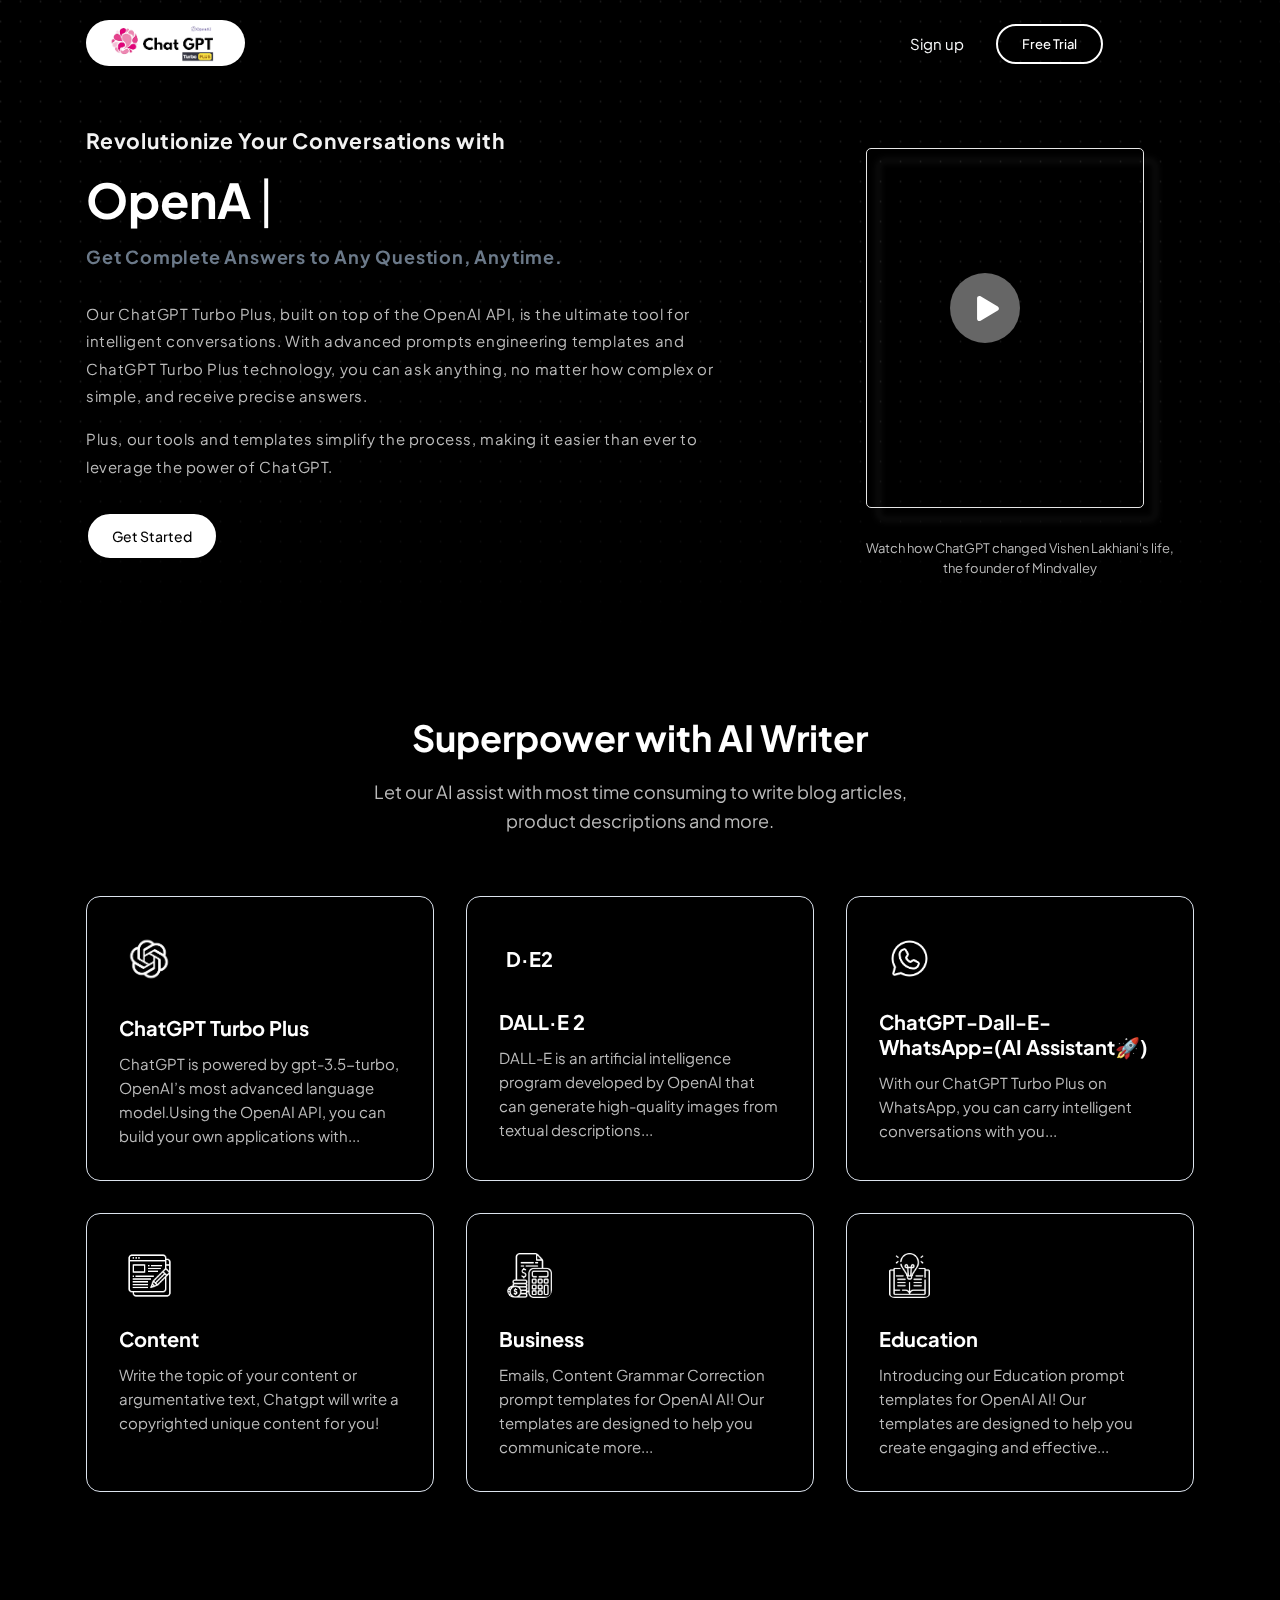
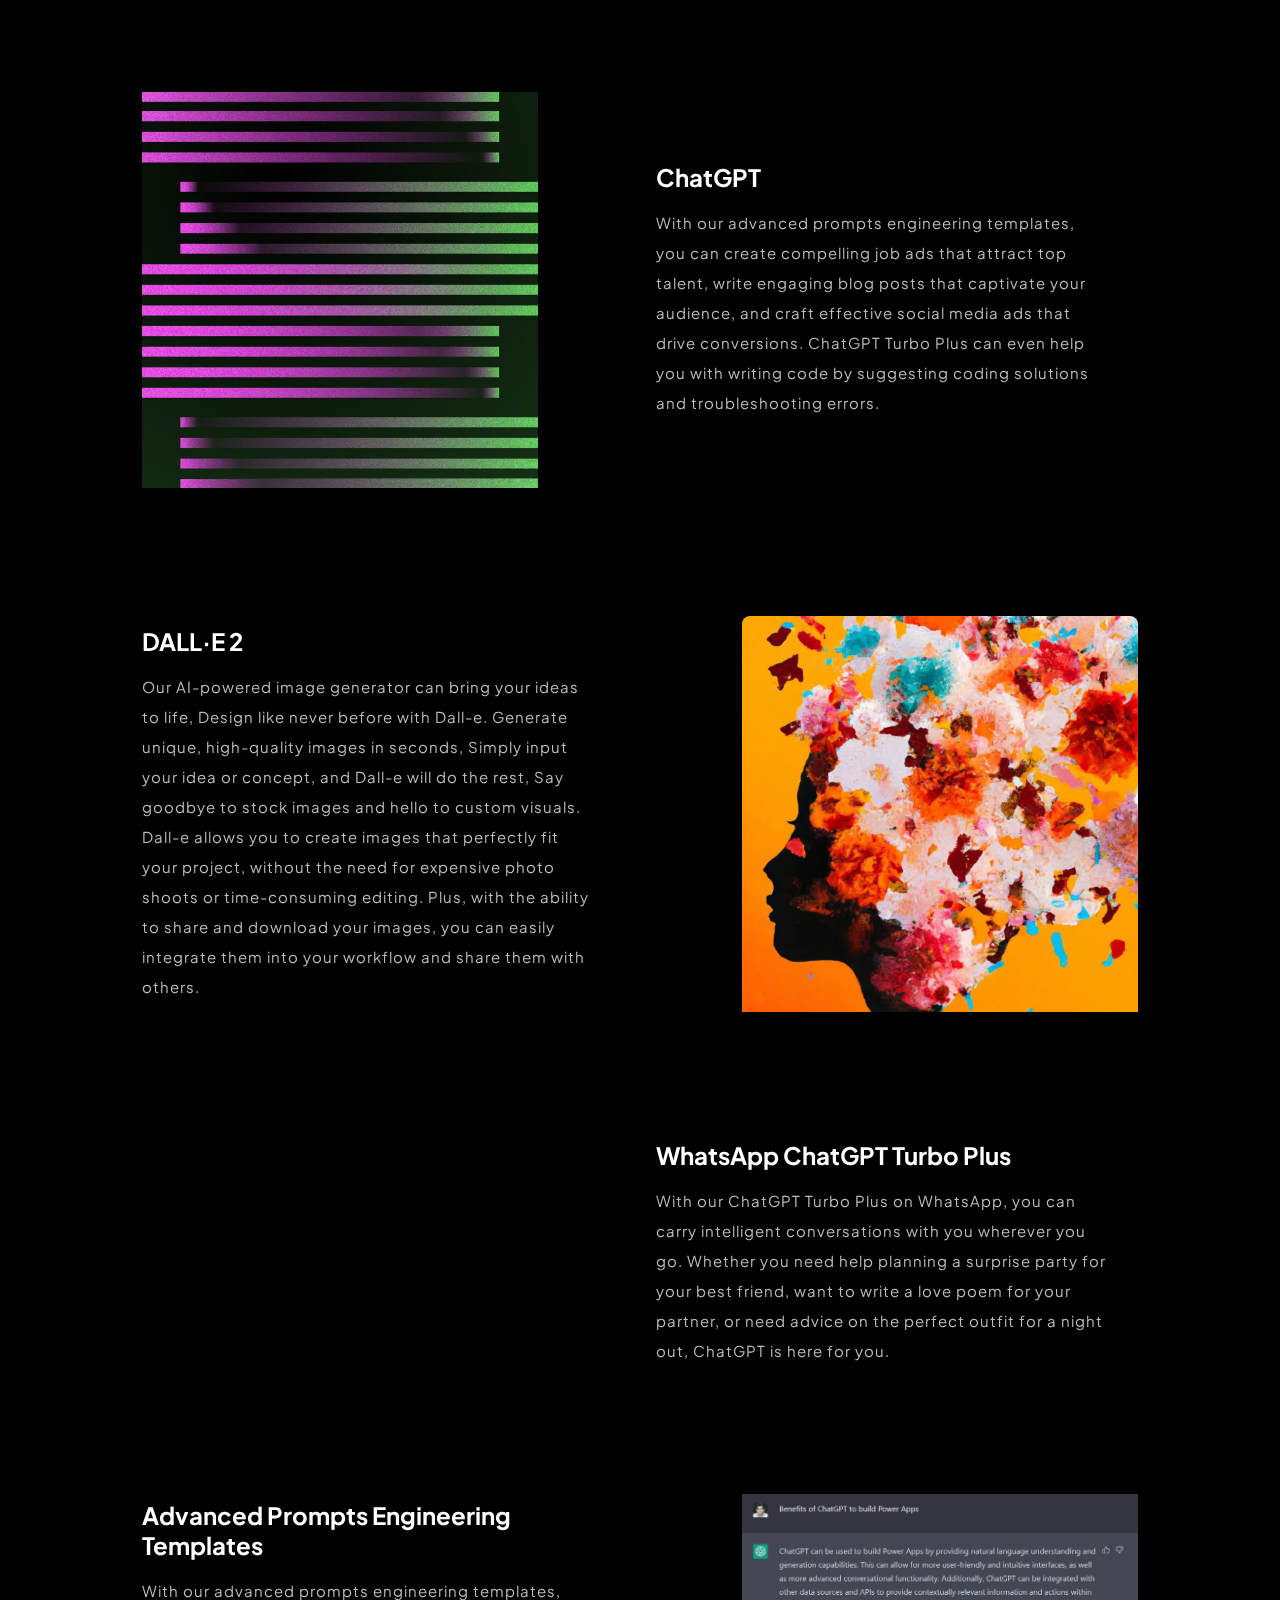
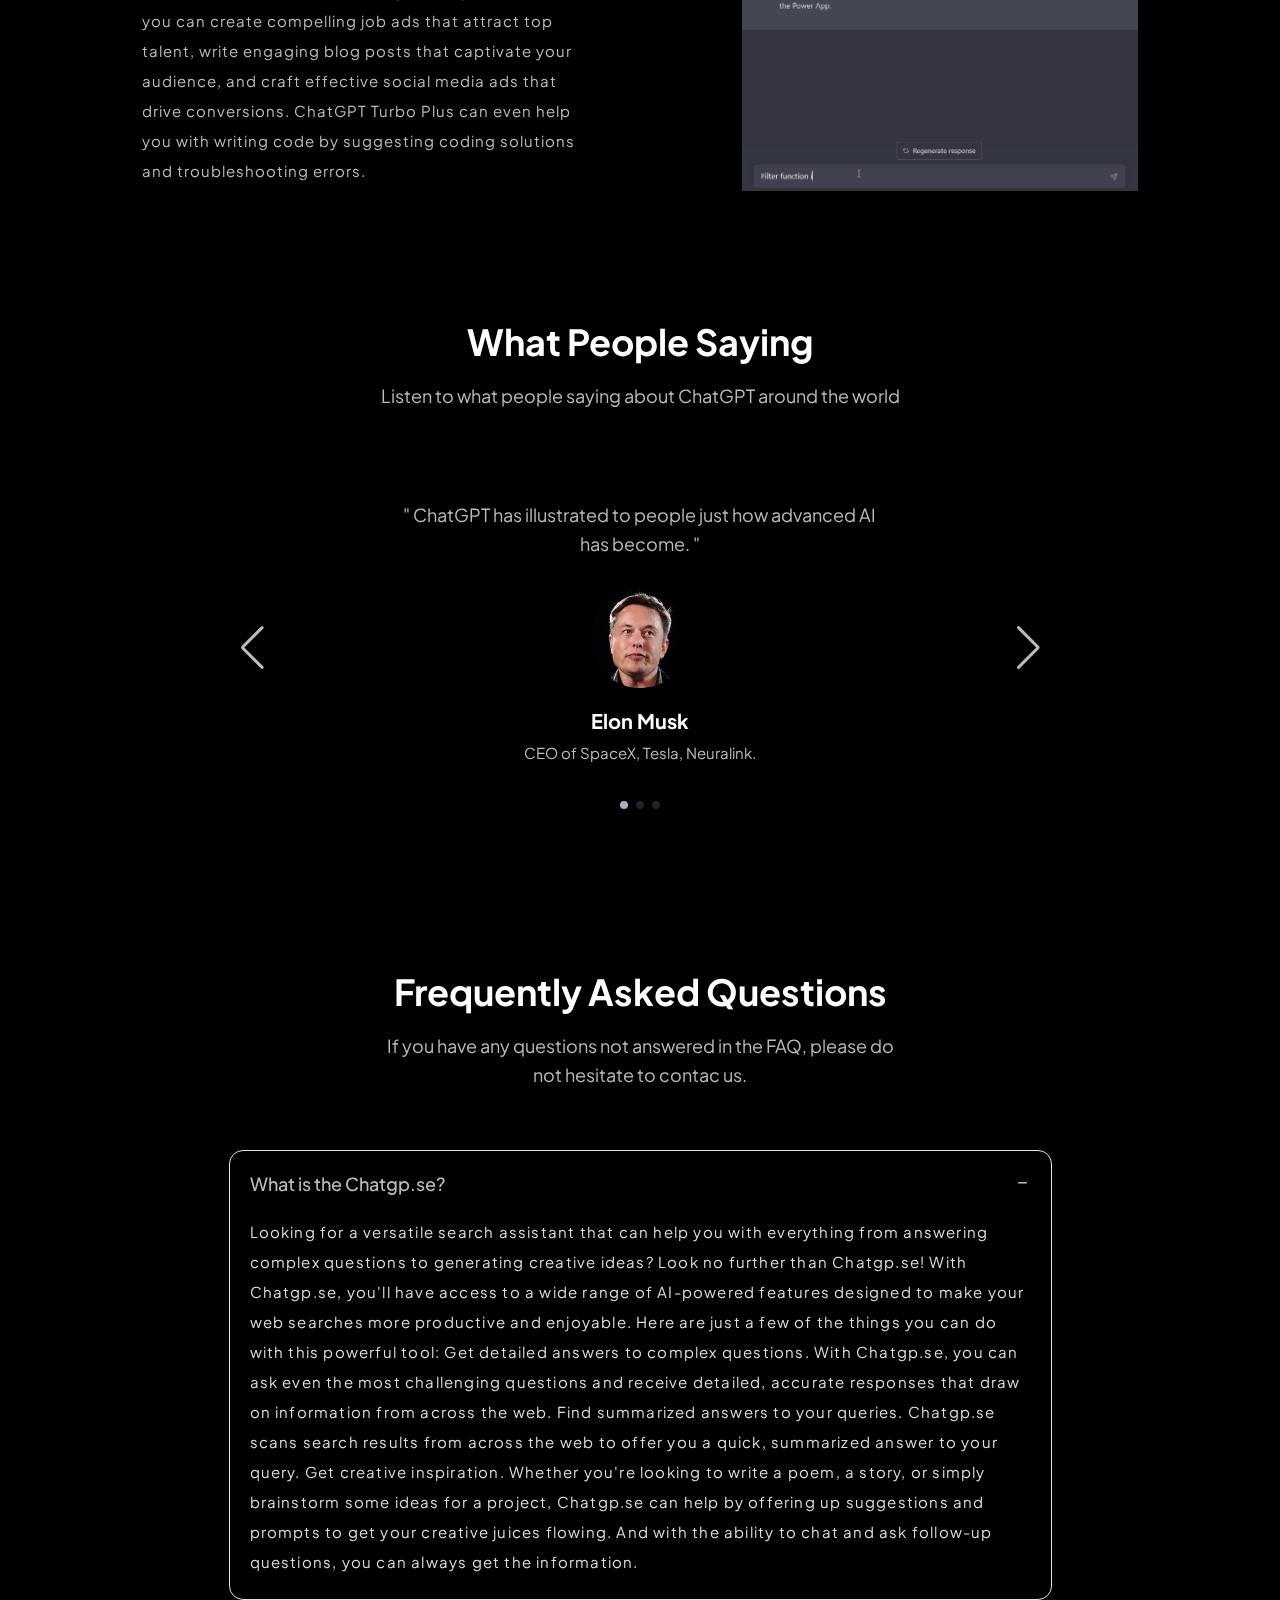
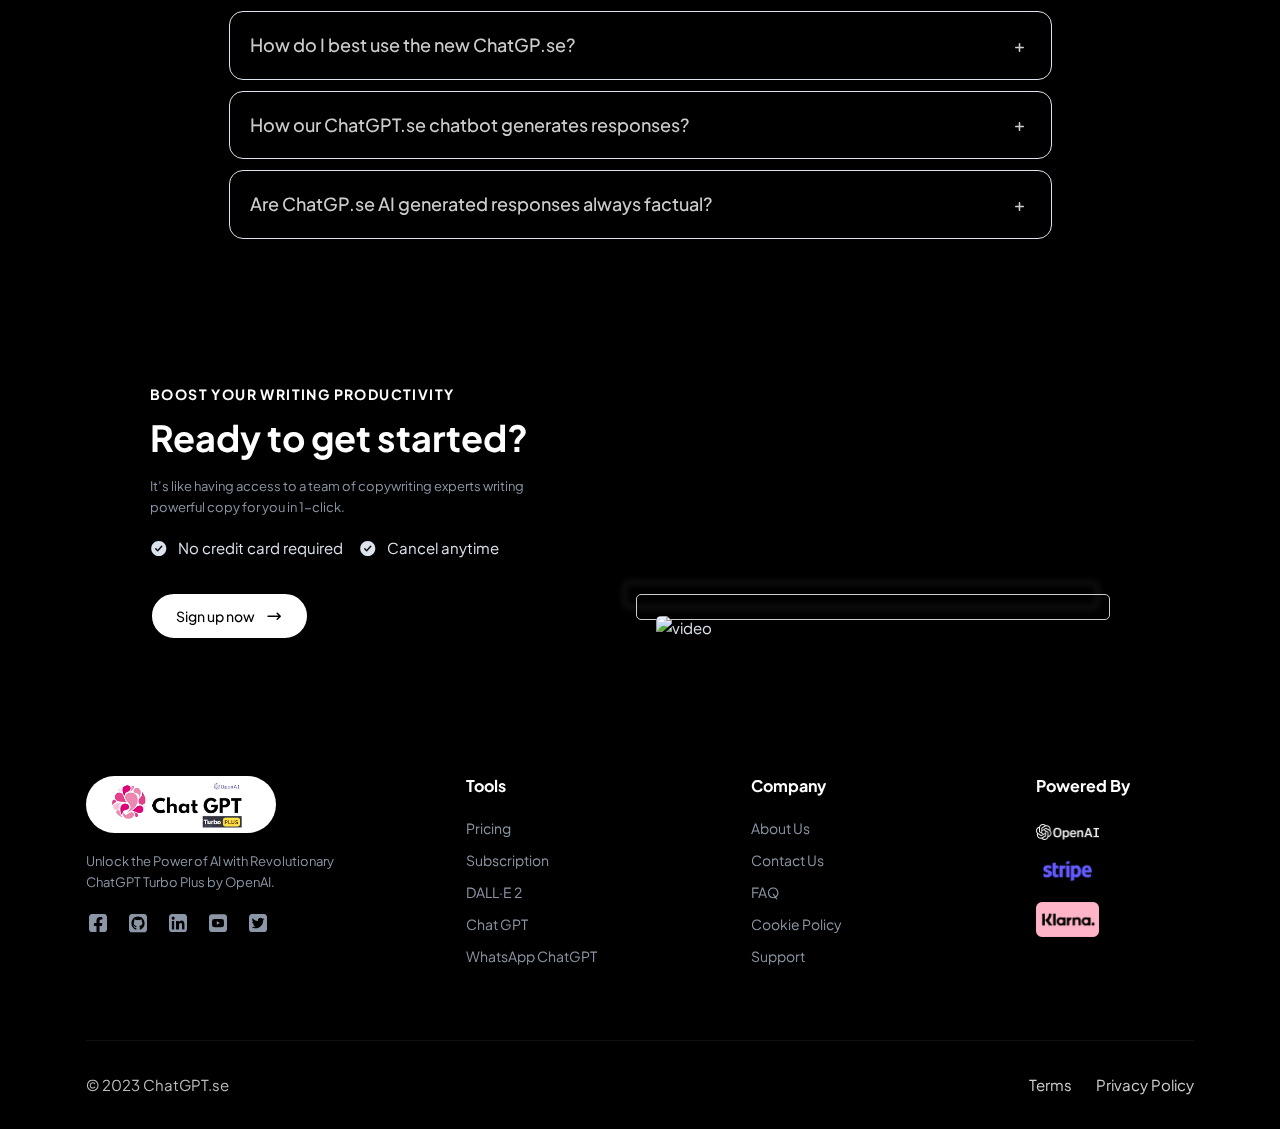
==== en/index.html @ f2957dda "first commit" ====
<!DOCTYPE html>
<html lang="en">

<head>
    <meta charset="UTF-8">
    <meta name="author" content="ChatGP.se">
    <meta name="viewport" content="width=device-width, initial-scale=1.0">
    <meta name="theme-color" content="#000000">
    <meta name="description"
        content="Use Chat GPT online and for free. ChatGPT is a language model developed by OpenAI, designed to respond to text-based queries and generate natural language responses.">
    <meta name="keywords"
        content="chatgpt, chat, gpt, open, ai, openai, chatbot, artificial, intelligence, online, free, language,whatsapp chatgpt, whatsapp-dall-e, openai">

    <link rel="shortcut icon" href="../images/logo-icon.png">
    <title>ChatGP.se</title>

    <!-- Swiper Slider -->
    <link rel="stylesheet" href="https://cdn.jsdelivr.net/npm/swiper@8/swiper-bundle.min.css" />

    <!-- CSS -->
    <link rel="stylesheet" href="../assets/css/style.css">
</head>

<body class="nk-body bg-darker" data-menu-collapse="lg">
    <div class="nk-app-root bg-darker">

        <!-- Header -->
        <header class="nk-header bg-darker is-dark has-mask">
            <div class="nk-mask bg-pattern-dot-white-sm bg-blend-bottom"></div>
            <div class="nk-header-main nk-menu-main is-transparent will-shrink on-dark ignore-mask">
                <div class="container">
                    <div class="nk-header-wrap">
                        <div class="nk-header-logo">
                            <a href="/" class="logo-link">
                                <div class="logo-wrap py-1 px-4 w-50">
                                    <img class="logo-img logo-light" src="../images/logo.png" alt="">
                                </div>
                            </a>
                        </div><!-- .nk-header-logo -->
                        <div class="nk-header-toggle">
                            <button class="btn btn-light btn-icon header-menu-toggle">
                                <em class="icon ni ni-menu"></em>
                            </button>
                        </div>
                        <nav class="nk-header-menu nk-menu">
                            <ul class="nk-menu-buttons flex-lg-row-reverse">
                                <li><a href="/pricing?plan=free" class="btn btn-outline-primary rounded-pill">Free
                                        Trial</a></li>
                                <li><a class="link link-light" href="/signup">Sign up
                                    </a></li>
                            </ul><!-- .nk-menu-buttons -->
                        </nav><!-- .nk-header-menu -->
                    </div>
                </div>
            </div>
            <!-- .header -->
            <div class="nk-hero py-xl-5 overflow-hidden has-shape">
                <div class="nk-shape bg-shape-blur-b mt-n5 start-50 top-50 translate-middle"></div>
                <div class="container">
                    <div class="row gy-5 py-5 pt-lg-2">
                        <div class="col-lg-7">
                            <div class="nk-hero-content">
                                <h3>Revolutionize Your Conversations with</h3>
                                <h1 class="my-3">
                                    <div class="text-gradient-primary"><span class="type-init"
                                            data-strings='"OpenAI ChatGPT", "ChatGPT Turbo Plus", "DALL·E 2", "Dall-E-WhatsApp"'></span>
                                    </div>
                                </h1>
                                <h4 class="mb-5 text-muted">Get Complete Answers to Any Question, Anytime.</h4>
                                <p>Our ChatGPT Turbo Plus, built on
                                    top of the OpenAI API, is the ultimate tool for intelligent conversations. With
                                    advanced prompts engineering templates and ChatGPT Turbo Plus technology, you can
                                    ask anything, no matter how complex or simple, and receive precise answers.</p>
                                <p class="mb-5"> Plus,
                                    our tools and templates simplify the process, making it easier than ever to leverage
                                    the power of ChatGPT.</p>
                                <ul class="btn-list btn-list-inline">
                                    <li><a href="/signup" class="btn btn-primary btn-lg rounded-pill"><span>Get
                                                Started</span></a></li>
                                </ul>
                            </div>
                        </div>
                        <div class="col-lg-1"></div>
                        <div class="col-lg-4">
                            <div class="video_container">
                                <button class="play_icon">
                                    <svg stroke="currentColor" fill="currentColor" stroke-width="0"
                                        viewBox="0 0 448 512" height="1em" width="1em"
                                        xmlns="http://www.w3.org/2000/svg">
                                        <path
                                            d="M424.4 214.7L72.4 6.6C43.8-10.3 0 6.1 0 47.9V464c0 37.5 40.7 60.1 72.4 41.3l352-208c31.4-18.5 31.5-64.1 0-82.6z">
                                        </path>
                                    </svg>
                                </button>
                                <video>
                                    <source src="https://s3.eu-north-1.amazonaws.com/chatgp.se/chatgpt.mp4"
                                        type="video/mp4">
                                </video>
                            </div>
                            <div class="video_caption">
                                <p>Watch how ChatGPT changed Vishen Lakhiani's life, <br> the founder of Mindvalley</p>
                            </div>
                        </div>
                    </div>
                </div>
            </div>
        </header>

        <!-- Main -->
        <main class="nk-pages">
            <section class="section bg-darker is-dark has-shape">
                <div class="nk-shape bg-shape-blur-a start-50 top-50 translate-middle"></div>
                <div class="container">
                    <div class="section-head">
                        <div class="row justify-content-center text-center">
                            <div class="col-lg-9 col-xl-6 col-xxl-5">
                                <h2 class="title">Superpower with AI Writer</h2>
                                <p class="lead">Let our AI assist with most time consuming to write blog articles,
                                    product descriptions and more.</p>
                            </div>
                        </div>
                    </div><!-- .section-head -->
                    <div class="section-content">
                        <div class="row g-gs">
                            <div class="col-md-6 col-xl-4">
                                <div class="card rounded-4 h-100 tools_card">
                                    <div class="card-body">
                                        <div class="feature">
                                            <div class="feature-media">
                                                <div
                                                    class="media media-middle media-xl  bg-info bg-opacity-20 rounded-3">
                                                    <img src="../images/chatgpt.png" alt="" class="icon_img">
                                                </div>
                                            </div>
                                            <div class="feature-text">
                                                <h4 class="title">ChatGPT Turbo Plus</h4>
                                                <p>ChatGPT is powered by gpt-3.5-turbo, OpenAI’s most advanced language
                                                    model.Using the OpenAI API, you can build your own applications
                                                    with...
                                                </p>
                                            </div>
                                            <div class="tools_btn w-50">
                                                <a href="/ai/ChatGPT" class="btn btn-primary btn-block rounded-pill">Try
                                                    it
                                                    for
                                                    free</a>
                                            </div>
                                        </div>
                                    </div>
                                </div>
                            </div><!-- .col -->

                            <div class="col-md-6 col-xl-4">
                                <div class="card rounded-4 h-100 tools_card">
                                    <div class="card-body">
                                        <div class="feature">
                                            <div class="feature-media">
                                                <div
                                                    class="media media-middle media-xl text-primary bg-primary bg-opacity-20 rounded-3">
                                                    <b class="text-white icon_img">D·E2</b>
                                                </div>
                                            </div>
                                            <div class="feature-text">
                                                <h4 class="title">DALL·E 2</h4>
                                                <p>DALL-E is an artificial intelligence program developed
                                                    by OpenAI that can generate high-quality images from textual
                                                    descriptions...
                                                </p>
                                            </div>
                                            <div class="tools_btn w-50">
                                                <a href="/ai/dalle" class="btn btn-primary btn-block rounded-pill">Try
                                                    it
                                                    for
                                                    free</a>
                                            </div>
                                        </div>
                                    </div>
                                </div>
                            </div><!-- .col -->

                            <div class="col-md-6 col-xl-4">
                                <div class="card rounded-4 h-100 tools_card">
                                    <div class="card-body">
                                        <div class="feature">
                                            <div class="feature-media">
                                                <div
                                                    class="media media-middle media-xl text-indigo bg-indigo bg-opacity-20 rounded-3">
                                                    <img src="../images/whatsapp.png" alt="" class="w-75 icon_img">
                                                </div>
                                            </div>
                                            <div class="feature-text">
                                                <h4 class="title">ChatGPT-Dall-E-WhatsApp=(AI Assistant🚀)</h4>
                                                <p>With our ChatGPT Turbo Plus on WhatsApp, you can carry intelligent
                                                    conversations with you...</p>
                                            </div>
                                            <div class="tools_btn w-50">
                                                <a href="/ai/whatsapp"
                                                    class="btn btn-primary btn-block rounded-pill">Try it
                                                    for
                                                    free</a>
                                            </div>
                                        </div>
                                    </div>
                                </div>
                            </div><!-- .col -->

                            <div class="col-md-6 col-xl-4">
                                <div class="card rounded-4 h-100 tools_card">
                                    <div class="card-body">
                                        <div class="feature">
                                            <div class="feature-media">
                                                <div
                                                    class="media media-middle media-xl text-success bg-success bg-opacity-20 rounded-3">
                                                    <img src="../images/content.png" alt="" class="w-75 icon_img">
                                                </div>
                                            </div>
                                            <div class="feature-text">
                                                <h4 class="title">Content</h4>
                                                <p>Write the topic of your content or argumentative text, Chatgpt will
                                                    write a copyrighted unique content for you!</p>
                                            </div>
                                            <div class="tools_btn w-50">
                                                <a href="/ai/blog" class="btn btn-primary btn-block rounded-pill">Try it
                                                    for
                                                    free</a>
                                            </div>
                                        </div>
                                    </div>
                                </div>
                            </div><!-- .col -->

                            <div class="col-md-6 col-xl-4">
                                <div class="card rounded-4 h-100 tools_card">
                                    <div class="card-body">
                                        <div class="feature">
                                            <div class="feature-media">
                                                <div
                                                    class="media media-middle media-xl  bg-danger bg-opacity-20 rounded-3">
                                                    <img src="../images/business.png" alt="" class="w-75 icon_img">
                                                </div>
                                            </div>
                                            <div class="feature-text">
                                                <h4 class="title">Business</h4>
                                                <p>Emails, Content Grammar Correction prompt templates for OpenAI AI!
                                                    Our templates are designed to help you communicate more...
                                                </p>
                                            </div>
                                            <div class="tools_btn w-50">
                                                <a href="/ai/all/Emails_Content_Grammar_correction"
                                                    class="btn btn-primary btn-block rounded-pill">Try
                                                    it
                                                    for
                                                    free</a>
                                            </div>
                                        </div>
                                    </div>
                                </div>
                            </div><!-- .col -->

                            <div class="col-md-6 col-xl-4">
                                <div class="card rounded-4 h-100 tools_card">
                                    <div class="card-body">
                                        <div class="feature">
                                            <div class="feature-media">
                                                <div
                                                    class="media media-middle media-xl text-warning bg-warning bg-opacity-20 rounded-3">
                                                    <img src="../images/education.png" alt="" class="w-75 icon_img">
                                                </div>
                                            </div>
                                            <div class="feature-text">
                                                <h4 class="title">Education</h4>
                                                <p>Introducing our Education prompt templates for OpenAI AI! Our
                                                    templates are designed to help you create engaging and effective...
                                                </p>
                                            </div>
                                            <div class="tools_btn w-50">
                                                <a href="/ai/all/educational_content_creator"
                                                    class="btn btn-primary btn-block rounded-pill">Try
                                                    it
                                                    for
                                                    free</a>
                                            </div>
                                        </div>
                                    </div>
                                </div>
                            </div><!-- .col -->
                        </div><!-- .row -->
                    </div><!-- .section-content -->
                </div>
            </section><!-- .section -->


            <section class="section bg-darker is-dark section-bottom-0 bg-white rounded-top-6" id="howto">
                <div class="container">
                    <div class="d-none section-head">
                        <div class="row justify-content-center text-center">
                            <div class="col-lg-9 col-xl-8 col-xxl-5">
                                <div
                                    class="d-none badge text-bg-primary-soft-outline text-uppercase text-tracking-1 rounded-pill px-3 py-2 mb-3">
                                    How To</div>
                                <h2 class="title">Few steps to write content </h2>
                                <p class="lead">Let our AI assist with most time consuming to write blog articles,
                                    product descriptions and more.</p>
                            </div>
                        </div>
                    </div><!-- .section-head -->
                    <div class="section-content">
                        <div class="row gy-3 justify-content-center">
                            <div class="col-xxl-12">
                                <div class="bg-primary bg-opacity-10 p-5 p-lg-6 rounded-4">
                                    <div class="row g-gs justify-content-between align-items-center">
                                        <div class="col-lg-6 col-xl-5">
                                            <div>
                                                <div class="block-gfx">
                                                    <img src="../images/chatgpt.avif" alt="">
                                                </div>
                                            </div>
                                        </div><!-- .col -->
                                        <div class="col-lg-6 col-xxl-5">
                                            <div class="block-text pe-xl-5">
                                                <!-- <img src="images/chatgpt.png" alt="" class="w-25"> -->
                                                <h3 class="title">ChatGPT</h3>
                                                <p>With our advanced prompts engineering templates, you can create
                                                    compelling job ads that attract top talent, write engaging blog
                                                    posts that captivate your audience, and craft effective social media
                                                    ads that drive conversions. ChatGPT Turbo Plus can even help you
                                                    with writing code by suggesting coding solutions and troubleshooting
                                                    errors.</p>
                                            </div>
                                        </div><!-- .col -->
                                    </div><!-- .row -->
                                </div><!-- box -->
                            </div><!-- .col -->

                            <div class="col-xxl-12">
                                <div class="bg-warning bg-opacity-10 p-5 p-lg-6 rounded-4">
                                    <div
                                        class="row g-gs flex-lg-row-reverse justify-content-between align-items-center">
                                        <div class="col-lg-6 col-xl-5">
                                            <div>
                                                <div class="block-gfx">
                                                    <img class="w-100 rounded-top-3 shadow-sm"
                                                        src="../images/dall-e.avif" alt="">
                                                </div>
                                            </div>
                                        </div><!-- .col -->
                                        <div class="col-lg-6 col-xxl-5">
                                            <div class="block-text pe-xl-5">
                                                <!-- <img class="h-3rem mb-3" src="images/whatsapp.png" alt=""> -->
                                                <h3 class="title">DALL·E 2</h3>
                                                <p>Our AI-powered image generator can bring your ideas to life, Design
                                                    like never before with Dall-e. Generate unique, high-quality images
                                                    in seconds, Simply input your idea or concept, and Dall-e will do
                                                    the rest, Say goodbye to stock images and hello to custom visuals.
                                                    Dall-e allows you to create images that perfectly fit your project,
                                                    without the need for expensive photo shoots or time-consuming
                                                    editing. Plus, with the ability to share and download your images,
                                                    you can easily integrate them into your workflow and share them with
                                                    others.</p>
                                            </div>
                                        </div><!-- .col -->
                                    </div><!-- .row -->
                                </div><!-- box -->
                            </div><!-- .col -->

                            <div class="col-xxl-12">
                                <div class="bg-warning bg-opacity-10 p-5 p-lg-6 rounded-4">
                                    <div class="row g-gs justify-content-between align-items-center">
                                        <div class="col-lg-6 col-xl-5">
                                            <div>
                                                <div class="block-gfx">
                                                    <img class="w-100 rounded-top-3 shadow-sm" src="../images/turbo.png"
                                                        alt="">
                                                </div>
                                            </div>
                                        </div><!-- .col -->
                                        <div class="col-lg-6 col-xxl-5">
                                            <div class="block-text pe-xl-5">
                                                <!-- <img class="h-3rem mb-3" src="images/whatsapp.png" alt=""> -->
                                                <h3 class="title">WhatsApp ChatGPT Turbo Plus</h3>
                                                <p>With our ChatGPT Turbo Plus on WhatsApp, you can carry intelligent
                                                    conversations with you wherever you go. Whether you need help
                                                    planning a surprise party for your best friend, want to write a love
                                                    poem for your partner, or need advice on the perfect outfit for a
                                                    night out, ChatGPT is here for you.</p>
                                            </div>
                                        </div><!-- .col -->
                                    </div><!-- .row -->
                                </div><!-- box -->
                            </div><!-- .col -->

                            <div class="col-xxl-12">
                                <div class="bg-primary bg-opacity-10 p-5 p-lg-6 rounded-4">
                                    <div
                                        class="row g-gs flex-lg-row-reverse justify-content-between align-items-center">
                                        <div class="col-lg-6 col-xl-5">
                                            <div>
                                                <div class="block-gfx">
                                                    <img src="../videos/building-app.gif" alt="">
                                                </div>
                                            </div>
                                        </div><!-- .col -->
                                        <div class="col-lg-6 col-xxl-5">
                                            <div class="block-text pe-xl-5">
                                                <!-- <img class="h-3rem mb-3" src="images/prompt.png" alt=""> -->
                                                <h3 class="title">Advanced Prompts Engineering Templates</h3>
                                                <p>With our advanced prompts engineering templates, you can create
                                                    compelling job ads that attract top talent, write engaging blog
                                                    posts that captivate your audience, and craft effective social media
                                                    ads that drive conversions. ChatGPT Turbo Plus can even help you
                                                    with writing code by suggesting coding solutions and troubleshooting
                                                    errors.</p>
                                            </div>
                                        </div><!-- .col -->
                                    </div><!-- .row -->
                                </div><!-- box -->
                            </div><!-- .col -->
                        </div><!-- .row -->
                    </div><!-- .section-content -->
                </div>
            </section>


            <section class="d-none section bg-darker is-dark section-bottom-0 bg-white rounded-top-6" id="howto">
                <div class="container">
                    <div class="section-head">
                        <div class="row justify-content-center text-center">
                            <div class="col-lg-9 col-xl-8 col-xxl-5">
                                <div
                                    class="d-none badge text-bg-primary-soft-outline text-uppercase text-tracking-1 rounded-pill px-3 py-2 mb-3">
                                    How To</div>
                                <h2 class="title">Few steps to write content </h2>
                                <p class="lead">Let our AI assist with most time consuming to write blog articles,
                                    product descriptions and more.</p>
                            </div>
                        </div>
                    </div><!-- .section-head -->
                    <div class="section-content">
                        <div class="row gy-3 justify-content-center">
                            <div class="col-xxl-12">
                                <div class="bg-primary bg-opacity-10 p-5 p-lg-6 rounded-4">
                                    <div
                                        class="row g-gs flex-lg-row-reverse justify-content-between align-items-center">
                                        <div class="col-lg-6 col-xl-5">
                                            <div class="rounded-4 bg-gradient-primary bg-opacity-50 p-5 pb-0">
                                                <div class="block-gfx">
                                                    <img src="../videos/building-app.gif" alt="">
                                                </div>
                                            </div>
                                        </div><!-- .col -->
                                        <div class="col-lg-6 col-xxl-5">
                                            <div class="block-text pe-xl-5">
                                                <img class="h-3rem mb-3" src="../images/prompt.png" alt="">
                                                <h3 class="title">Advanced Prompts Engineering Templates</h3>
                                                <p>With our advanced prompts engineering templates, you can create
                                                    compelling job ads that attract top talent, write engaging blog
                                                    posts that captivate your audience, and craft effective social media
                                                    ads that drive conversions. ChatGPT Turbo Plus can even help you
                                                    with writing code by suggesting coding solutions and troubleshooting
                                                    errors.</p>
                                            </div>
                                        </div><!-- .col -->
                                    </div><!-- .row -->
                                </div><!-- box -->
                            </div><!-- .col -->

                            <div class="col-xxl-12">
                                <div class="bg-warning bg-opacity-10 p-5 p-lg-6 rounded-4">
                                    <div
                                        class="row g-gs flex-lg-row-reverse justify-content-between align-items-center">
                                        <div class="col-lg-6 col-xl-5">
                                            <div class="rounded-4  bg-gradient-primary bg-opacity-50 p-5 pb-0">
                                                <div class="block-gfx">
                                                    <img class="w-100 rounded-top-3 shadow-sm" src="../images/turbo.png"
                                                        alt="">
                                                </div>
                                            </div>
                                        </div><!-- .col -->
                                        <div class="col-lg-6 col-xxl-5">
                                            <div class="block-text pe-xl-5">
                                                <img class="h-3rem mb-3" src="../images/whatsapp.png" alt="">
                                                <h3 class="title">WhatsApp ChatGPT Turbo Plus</h3>
                                                <p>With our ChatGPT Turbo Plus on WhatsApp, you can carry intelligent
                                                    conversations with you wherever you go. Whether you need help
                                                    planning a surprise party for your best friend, want to write a love
                                                    poem for your partner, or need advice on the perfect outfit for a
                                                    night out, ChatGPT is here for you.</p>
                                            </div>
                                        </div><!-- .col -->
                                    </div><!-- .row -->
                                </div><!-- box -->
                            </div><!-- .col -->

                            <div class="col-xxl-12">
                                <div class="bg-info bg-opacity-10 p-5 p-lg-6 rounded-4">
                                    <div
                                        class="row g-gs flex-lg-row-reverse justify-content-between align-items-center">
                                        <div class="col-lg-6 col-xl-5">
                                            <div class="rounded-4  bg-gradient-primary bg-opacity-50 p-5 pb-0">
                                                <div class="block-gfx">
                                                    <img class="w-100 rounded-top-3 shadow-sm" src="../images/dale.png"
                                                        alt="">
                                                </div>
                                            </div>
                                        </div><!-- .col -->
                                        <div class="col-lg-6 col-xxl-5">
                                            <div class="block-text pe-xl-5">
                                                <!-- <img class="h-3rem mb-3" src="images/icon/paper.svg" alt=""> -->
                                                <b class="text-white fs-4">D·E2</b>
                                                <h3 class="title mt-3">Get creative with Dall-e!</h3>
                                                <p>Our AI-powered image generator can bring your ideas to life, Design
                                                    like never before with Dall-e. Generate unique, high-quality images
                                                    in seconds, Simply input your idea or concept, and Dall-e will do
                                                    the rest, Say goodbye to stock images and hello to custom visuals.
                                                    Dall-e allows you to create images that perfectly fit your project,
                                                    without the need for expensive photo shoots or time-consuming
                                                    editing. Plus, with the ability to share and download your images,
                                                    you can easily integrate them into your workflow and share them with
                                                    others.</p>
                                            </div>
                                        </div><!-- .col -->
                                    </div><!-- .row -->
                                </div><!-- box -->
                            </div><!-- .col -->
                        </div><!-- .row -->
                    </div><!-- .section-content -->
                </div>
            </section>

            <section class="d-none section bg-darker is-dark section-bottom-0" id="pricing">
                <div class="container">
                    <div class="section-head">
                        <div class="row justify-content-center text-center">
                            <div class="col-lg-9 col-xl-6 col-xxl-5">
                                <div
                                    class="d-none badge text-bg-primary-soft-outline text-uppercase text-tracking-1 rounded-pill px-3 py-2 mb-3">
                                    Pricing</div>
                                <h2 class="title">Start Now</h2>
                                <p class="lead">With our simple plans, supercharge your content writing to helps your
                                    business. Let’s make great content together.</p>
                            </div>
                        </div>
                    </div><!-- .section-head -->
                    <div class="section-content">
                        <div class="row g-gs">
                            <div class="col-xxl-4 col-xl-4">
                                <div class="pricing h-100 pricing-featured">
                                    <div
                                        class="pricing-body h-100 p-5 pt-3 p-md-0 pt-md-0 p-xl-5 pt-xl-3 d-md-flex d-xl-block">
                                        <div class="text-center p-md-5 p-xl-0 w-md-50 w-xl-100">
                                            <h3 class="mb-3">Pro</h3>
                                            <div class="pricing-price-wrap">
                                                <div class="pricing-price monthly">
                                                    <h3 class="display-5 mb-3">$20 <span
                                                            class="caption-text text-muted"> / month</span></h3>
                                                </div>
                                            </div>
                                            <p class="fw-bold text-primary">Start today to get access to our powerful
                                                AI-powered
                                                features.</p>
                                            <div class="bg-light px-4 py-2 mb-4 smaller rounded-1">Try out all features
                                                to determine what works best for you</div>
                                            <div class="px-4">
                                                <a href="/pricing?plan=pro"
                                                    class="btn btn-primary btn-block rounded-pill">Get
                                                    Started</a>
                                            </div>
                                        </div>
                                        <div class="d-none d-md-block d-xl-none border-start h-100"></div>
                                        <div class="pt-4 p-md-5 p-xl-0 pt-xl-4 w-md-50 w-xl-100">
                                            <!-- <h5 class="fw-medium pb-1">Everything in Free, plus</h5> -->
                                            <ul class="list gy-3 pt-5">
                                                <li><em class="icon fs-4 ni ni-check-circle-fill "></em>
                                                    <span>Available even when demand is high</span>
                                                </li>
                                                <li><em class="icon fs-4 ni ni-check-circle-fill "></em>
                                                    <span>Faster response speed</span>
                                                </li>
                                                <li><em class="icon fs-4 ni ni-check-circle-fill "></em>
                                                    <span>Priority access to new features</span>
                                                </li>
                                                <li><em class="icon fs-4 ni ni-check-circle-fill "></em>
                                                    <span><strong>Unlimited</strong> ChatGPT whatsapp messages</span>
                                                </li>
                                                <li><em class="icon fs-4 ni ni-check-circle-fill "></em>
                                                    <span><strong>1,000</strong> x Credits</span>
                                                </li>
                                                <li><em class="icon fs-4 ni ni-check-circle-fill "></em>
                                                    <span><strong>60,000</strong> x Words</span>
                                                </li>
                                                <li><em class="icon fs-4 ni ni-check-circle-fill "></em>
                                                    <span><strong>240,000</strong> x Letters</span>
                                                </li>
                                                <li><em class="icon fs-4 ni ni-check-circle-fill "></em>
                                                    <span><strong>10,800</strong> x minutes saved</span>
                                                </li>
                                                <li><em class="icon fs-4 ni ni-check-circle-fill "></em>
                                                    <span><strong>Unlimited</strong> Dall-E image
                                                        generation/downloads</span>
                                                </li>
                                                <li><em class="icon fs-4 ni ni-check-circle-fill "></em>
                                                    <span><strong>180</strong> x hours of time saved</span>
                                                </li>
                                                <li><em class="icon fs-4 ni ni-check-circle-fill "></em>
                                                    <span><strong>$4,000</strong> x billable time saved</span>
                                                </li>
                                                <li><em class="icon fs-4 ni ni-check-circle-fill "></em>
                                                    <span>Access to all tools</span>
                                                </li>
                                                <li><em class="icon fs-4 ni ni-check-circle-fill "></em>
                                                    <span>New beta-feature testing</span>
                                                </li>
                                            </ul>
                                        </div>
                                    </div>
                                </div>
                            </div><!-- .col -->

                            <div class="col-xxl-4 col-xl-4 col-md-6 order-xl-first">
                                <div class="h-100 pt-xl-6">
                                    <div class="pricing h-100">
                                        <div class="pricing-body h-100 p-5">
                                            <div class="text-center">
                                                <h3 class="mb-3">Free</h3>
                                                <h3 class="display-5 mb-3">$0 <span class="caption-text text-muted">Free
                                                        Trial</span></h3>
                                                <p class="fw-bold">Test before you buy, and upgrade or cancel anytime.
                                                </p>
                                                <div class="bg-light px-4 py-2 mb-4 smaller rounded-1">Try out all
                                                    features to determine what works best for you</div>
                                                <div class="px-4">
                                                    <a href="/pricing?plan=free"
                                                        class="btn btn-outline-primary btn-block rounded-pill">Try
                                                        Out</a>
                                                </div>
                                            </div>
                                            <!-- <h5 class="fw-medium pt-4 pb-1">Give a try for free</h5> -->
                                            <ul class="list gy-3 pt-5">
                                                <li><em class="icon fs-4 ni ni-check-circle-fill "></em>
                                                    <span>Not Available when demand is high</span>
                                                </li>
                                                <li><em class="icon fs-4 ni ni-check-circle-fill "></em>
                                                    <span>ChatGPT Free accounts response speed</span>
                                                </li>
                                                <li><em class="icon fs-4 ni ni-check-circle-fill "></em>
                                                    <span>No Priority access to new features</span>
                                                </li>
                                                <li><em class="icon fs-4 ni ni-check-circle-fill "></em>
                                                    <span><strong>500</strong> ChatGPT Whatsapp Messages</span>
                                                </li>
                                                <li><em class="icon fs-4 ni ni-check-circle-fill "></em>
                                                    <span><strong>100</strong> x Credits</span>
                                                </li>
                                                <li><em class="icon fs-4 ni ni-check-circle-fill "></em>
                                                    <span><strong>300</strong> x Words</span>
                                                </li>
                                                <li><em class="icon fs-4 ni ni-check-circle-fill "></em>
                                                    <span><strong>1,200</strong> x Letters</span>
                                                </li>
                                                <li class="text-muted"><em
                                                        class="icon fs-4 ni ni-cross-circle-fill"></em>
                                                    <span>Hours of usage saved</span>
                                                </li>
                                                <li class="text-muted"><em
                                                        class="icon fs-4 ni ni-cross-circle-fill "></em>
                                                    <span>Calculate billable saved</span>
                                                </li>
                                                <li class="text-muted"><em
                                                        class="icon fs-4 ni ni-cross-circle-fill "></em>
                                                    <span>Access to all tools</span>
                                                </li>
                                                <li class="text-muted"><em
                                                        class="icon fs-4 ni ni-cross-circle-fill "></em>
                                                    <span>New beta-feature testing</span>
                                                </li>
                                            </ul>
                                        </div>
                                    </div>
                                </div>
                            </div><!-- .col -->

                            <div class="col-xxl-4 col-xl-4 col-md-6">
                                <div class="h-100 pt-xl-6">
                                    <div class="pricing h-100">
                                        <div class="pricing-body h-100 p-5">
                                            <div class="text-center">
                                                <h3 class="mb-3">Entry</h3>
                                                <h3 class="display-5 mb-3">$10 <span class="caption-text text-muted"> /
                                                        month</span></h3>
                                                <p class="fw-bold">Start today to get access to our powerful AI-powered
                                                    features.</p>
                                                <div class="bg-light px-4 py-2 mb-4 smaller rounded-1">Try out all
                                                    features to determine what works best for you</div>
                                                <div class="px-4">
                                                    <a href="/pricing?plan=entry"
                                                        class="btn btn-outline-primary btn-block rounded-pill">Get
                                                        Started</a>
                                                </div>
                                            </div>
                                            <!-- <h5 class="fw-medium pt-4 pb-1">Give a try for free</h5> -->
                                            <ul class="list gy-3 pt-5">
                                                <li><em class="icon fs-4 ni ni-check-circle-fill "></em>
                                                    <span>Available even when demand is high</span>
                                                </li>
                                                <li><em class="icon fs-4 ni ni-check-circle-fill "></em>
                                                    <span>Faster response speed</span>
                                                </li>
                                                <li><em class="icon fs-4 ni ni-check-circle-fill "></em>
                                                    <span>Priority access to new features</span>
                                                </li>
                                                <li><em class="icon fs-4 ni ni-check-circle-fill "></em>
                                                    <span><strong>5000</strong> ChatGPT whatsapp messages</span>
                                                </li>
                                                <li><em class="icon fs-4 ni ni-check-circle-fill "></em>
                                                    <span><strong>1,000</strong> x Credits</span>
                                                </li>
                                                <li><em class="icon fs-4 ni ni-check-circle-fill "></em>
                                                    <span><strong>15,000</strong> x Words</span>
                                                </li>
                                                <li><em class="icon fs-4 ni ni-check-circle-fill "></em>
                                                    <span><strong>60,000</strong> x Letters</span>
                                                </li>
                                                <li><em class="icon fs-4 ni ni-check-circle-fill "></em>
                                                    <span><strong>2,700</strong> x minutes saved</span>
                                                </li>
                                                <li><em class="icon fs-4 ni ni-check-circle-fill "></em>
                                                    <span><strong>45</strong> x hours of time saved</span>
                                                </li>
                                                <li><em class="icon fs-4 ni ni-check-circle-fill "></em>
                                                    <span><strong>$1,000</strong> x billable time saved</span>
                                                </li>
                                                <li class="text-muted"><em
                                                        class="icon fs-4 ni ni-cross-circle-fill "></em>
                                                    <span>Access to all tools</span>
                                                </li>
                                                <li class="text-muted"><em
                                                        class="icon fs-4 ni ni-cross-circle-fill "></em>
                                                    <span>New beta-feature testing</span>
                                                </li>
                                            </ul>
                                        </div>
                                    </div>
                                </div>
                            </div><!-- .col -->
                        </div><!-- .row -->
                    </div><!-- .section-content -->
                </div>
            </section>

            <section class="section bg-darker is-dark">
                <div class="container">
                    <div class="section-head">
                        <div class="row justify-content-center text-center">
                            <div class="col-lg-9 col-xl-6 col-xxl-5">
                                <h2 class="title">What People Saying</h2>
                                <p class="lead">Listen to what people saying about ChatGPT around the world</p>
                            </div>
                        </div>
                    </div><!-- .section-head -->
                    <div class="section-content">
                        <div class="row g-gs justify-content-center">
                            <div class="col-xl-9 col-xxl-8">

                                <div class="swiper testi_swiper">
                                    <div class="swiper-wrapper">

                                        <div class="swiper-slide">
                                            <blockquote class="testi_review">
                                                " ChatGPT has illustrated to people just how advanced AI has become. "
                                            </blockquote>
                                            <figure class="testi_img">
                                                <img src="../images/testi/elon.jfif" alt="">
                                            </figure>
                                            <div class="testi_info">
                                                <h4>Elon Musk</h4>
                                                <span>CEO of SpaceX, Tesla, Neuralink.</span>
                                            </div>
                                        </div>

                                        <div class="swiper-slide">
                                            <blockquote class="testi_review">
                                                " Improvements in artificial intelligence are the most important
                                                innovation. That's where ChatGPT comes in. "
                                            </blockquote>
                                            <figure class="testi_img">
                                                <img src="../images/testi/Bill.jfif" alt="">
                                            </figure>
                                            <div class="testi_info">
                                                <h4>Bill Gates</h4>
                                                <span>Founder of Microsoft</span>
                                            </div>
                                        </div>

                                        <div class="swiper-slide">
                                            <blockquote class="testi_review">
                                                " Nvidia CEO hails ChatGPT as 'one of the greatest things that has ever
                                                been done for computing'. "
                                            </blockquote>
                                            <figure class="testi_img">
                                                <img src="../images/testi/Jen-Hsun.jfif" alt="">
                                            </figure>
                                            <div class="testi_info">
                                                <h4>Jen-Hsun</h4>
                                                <span>CEO of Nvidia</span>
                                            </div>
                                        </div>

                                    </div>
                                    <div class="swiper-pagination"></div>
                                    <div class="swiper-button-prev"></div>
                                    <div class="swiper-button-next"></div>
                                </div>

                            </div><!-- .col -->
                        </div><!-- .row -->
                    </div><!-- .section-content -->
                </div><!-- .container -->
            </section><!-- .section -->

            <section class="section bg-darker is-dark">
                <div class="container">
                    <div class="section-head">
                        <div class="row justify-content-center text-center">
                            <div class="col-lg-9 col-xl-6 col-xxl-5">
                                <h2 class="title">Frequently Asked Questions</h2>
                                <p class="lead">If you have any questions not answered in the FAQ, please do not
                                    hesitate to contac us.</p>
                            </div>
                        </div>
                    </div><!-- .section-head -->
                    <div class="section-content">
                        <div class="row g-gs justify-content-center">
                            <div class="col-xl-9 col-xxl-8">
                                <div class="accordion accordion-separated accordion-plus-minus" id="faq-1">
                                    <div class="accordion-item">
                                        <h2 class="accordion-header">
                                            <button class="accordion-button" data-bs-toggle="collapse"
                                                data-bs-target="#faq-1-1"> What is the Chatgp.se? </button>
                                        </h2>
                                        <div id="faq-1-1" class="accordion-collapse collapse show"
                                            data-bs-parent="#faq-1">
                                            <div class="accordion-body"> Looking for a versatile search assistant that
                                                can help you with everything from
                                                answering complex questions to generating creative ideas? Look no
                                                further than
                                                Chatgp.se! With Chatgp.se, you'll have access to a wide range of
                                                AI-powered features
                                                designed to make your web searches more productive and enjoyable. Here
                                                are just a
                                                few of
                                                the things you can do with this powerful tool: Get detailed answers to
                                                complex
                                                questions. With Chatgp.se, you can ask even the most challenging
                                                questions and
                                                receive
                                                detailed, accurate responses that draw on information from across the
                                                web. Find
                                                summarized answers to your queries. Chatgp.se scans search results from
                                                across the
                                                web
                                                to offer you a quick, summarized answer to your query. Get creative
                                                inspiration.
                                                Whether
                                                you're looking to write a poem, a story, or simply brainstorm some ideas
                                                for a
                                                project,
                                                Chatgp.se can help by offering up suggestions and prompts to get your
                                                creative
                                                juices
                                                flowing. And with the ability to chat and ask follow-up questions, you
                                                can always
                                                get
                                                the information. </div>
                                        </div>
                                    </div><!-- .accordion-item -->
                                    <div class="accordion-item">
                                        <h2 class="accordion-header">
                                            <button class="accordion-button collapsed" data-bs-toggle="collapse"
                                                data-bs-target="#faq-1-2"> How do I best use the new ChatGP.se?
                                            </button>
                                        </h2>
                                        <div id="faq-1-2" class="accordion-collapse collapse" data-bs-parent="#faq-1">
                                            <div class="accordion-body"> Looking to get the most out of your web
                                                searches using ChatGP.se? Here are some tips
                                                to
                                                help you make the most of this powerful search tool: Ask detailed
                                                questions. When
                                                using
                                                ChatGP.se, be sure to ask questions as if you were talking to a person.
                                                This means
                                                providing plenty of details, asking for clarification or additional
                                                information, and
                                                letting ChatGP.se know exactly how it can be most helpful to you. For
                                                example,
                                                instead
                                                of simply asking for "beaches near London," try asking, "What are the
                                                best beaches
                                                within a 3-hour flight from London Heathrow for a trip with my friends
                                                in September?
                                                What should we do when we get there?" Ask for tips on using ChatGP.se.
                                                ChatGP.se is
                                                designed to be a versatile and helpful tool, so don't be afraid to ask
                                                for guidance
                                                on
                                                how to get the most out of it. For example, try asking questions like,
                                                "What can you
                                                do?" "Can you help me with X?" or "What are your limitations?" Use your
                                                best
                                                judgment.
                                                While ChatGP.se strives to provide fun and factual answers, it's still
                                                learning and
                                                improving. Occasionally, unexpected or inaccurate results may appear
                                                based on the
                                                web
                                                content it's analyzing. As such, it's important to use your best
                                                judgment when
                                                evaluating the information ChatGP.se provides. Provide feedback.
                                                ChatGP.se is always
                                                improving, and your feedback can help it become even more helpful and
                                                accurate. Use
                                                the
                                                feedback button at the bottom right of every ChatGP.se page to share
                                                your thoughts
                                                and
                                                suggestions. </div>
                                        </div>
                                    </div><!-- .accordion-item -->
                                    <div class="accordion-item">
                                        <h2 class="accordion-header">
                                            <button class="accordion-button collapsed" data-bs-toggle="collapse"
                                                data-bs-target="#faq-1-3"> How our ChatGPT.se chatbot generates
                                                responses? </button>
                                        </h2>
                                        <div id="faq-1-3" class="accordion-collapse collapse" data-bs-parent="#faq-1">
                                            <div class="accordion-body"> ChatGPT.se chatbot uses a language model based
                                                on the OpenAI GPT architecture. It
                                                generates responses to user inputs using machine learning algorithms
                                                that have been
                                                trained on a large corpus of text data. This training data has been
                                                sourced from a
                                                variety of internet-based text sources, such as articles, web pages, and
                                                social
                                                media
                                                posts. The ChatGPT language model utilizes a transformer-based neural
                                                network that
                                                has
                                                been pre-trained on this data, allowing it to understand natural
                                                language inputs and
                                                generate coherent and relevant responses. It does not perform web
                                                searches, but
                                                instead
                                                generates responses by drawing on its vast knowledge base, which
                                                includes
                                                information on
                                                a wide range of topics. This means that when you provide an input to
                                                ChatGPT, it
                                                analyzes the text and generates a response that is both relevant and
                                                human-like in
                                                nature. The technology behind ChatGPT allows it to understand context
                                                and generate
                                                responses that are tailored to the specific user inputs it receives,
                                                making it a
                                                versatile tool for a variety of use cases, including customer support,
                                                chatbots, and
                                                content generation. </div>
                                        </div>
                                    </div><!-- .accordion-item -->
                                    <div class="accordion-item">
                                        <h2 class="accordion-header">
                                            <button class="accordion-button collapsed" data-bs-toggle="collapse"
                                                data-bs-target="#faq-1-4"> Are ChatGP.se AI generated responses always
                                                factual? </button>
                                        </h2>
                                        <div id="faq-1-4" class="accordion-collapse collapse" data-bs-parent="#faq-1">
                                            <div class="accordion-body"> ChatGPT generates responses using machine
                                                learning algorithms that are trained on a
                                                vast
                                                corpus of text data. While the responses generated by ChatGPT are
                                                designed to be as
                                                factual as possible, they may not always be entirely accurate. The
                                                language model
                                                behind
                                                ChatGPT is based on statistical patterns and associations within its
                                                training data,
                                                and
                                                it generates responses based on what it has learned from that data. As
                                                such, there
                                                may
                                                be instances where ChatGPT generates a response that is not entirely
                                                accurate, or
                                                that
                                                does not take into account the full context of the user's input. It's
                                                important to
                                                keep
                                                in mind that ChatGPT is a language model, and while it can provide
                                                helpful and
                                                informative responses, it should not be relied upon as a sole source of
                                                information
                                                for
                                                making important decisions or taking actions. Users should always
                                                exercise critical
                                                thinking and verify any information they receive from ChatGPT through
                                                additional
                                                sources. That being said, ChatGPT is continually improving as it learns
                                                from new
                                                data,
                                                and its responses are generally quite accurate and helpful. The language
                                                model is
                                                designed to generate responses that are relevant, coherent, and tailored
                                                to the
                                                specific
                                                input it receives, making it a valuable tool for a wide range of
                                                applications. </div>
                                        </div>
                                    </div><!-- .accordion-item -->

                                    <div class="d-none accordion-item">
                                        <h2 class="accordion-header">
                                            <button class="accordion-button collapsed" data-bs-toggle="collapse"
                                                data-bs-target="#faq-1-5">How do i access the ChatGPT from ChatGP.se?
                                            </button>
                                        </h2>
                                        <div id="faq-1-5" class="accordion-collapse collapse" data-bs-parent="#faq-1">
                                            <div class="accordion-body"> There are several ways to access ChatGPT over
                                                our website ChatGP.se or WhatsApp
                                                depending on your specific use case: For Desktop computers and Mobile
                                                phones visite
                                                our
                                                ChatGP.se webiste and Click on ChatGPT https://www.chatgp.se/ai/chatGPT
                                                If you are
                                                using
                                                WhatsApp, after login to your account at ChatGP.se you will see the QR
                                                code you can
                                                scan
                                                it using the WhatsApp app on your mobile device.This automatically opens
                                                a
                                                conversation
                                                with the ChatGPT on WhatsApp. Then you can use the WhatsApp conversation
                                                to engage
                                                with
                                                our ChatGPT chatbot, answer your questions, and provide support or
                                                information. Our
                                                WhatsAPP ChatBot integrated with OpenAI ChatGPT by using an API.OpenAI,
                                                the
                                                organization
                                                behind ChatGPT, provides an API that we as developers used it to access
                                                the language
                                                model and generate responses. We build our custom chatbot and integrated
                                                ChatGPT.se
                                                into
                                                our own application, you can access the OpenAI API directly by signing
                                                up to our
                                                Chatgp.se home page.Once you have login you can use it to send requests
                                                to the
                                                OpenAI
                                                API and receive responses from ChatGPT over our platform, with the same
                                                speed and
                                                same
                                                quality. No matter how you choose to access ChatGPT, it's important to
                                                remember that
                                                the
                                                language model is based on machine learning algorithms and is constantly
                                                learning
                                                and
                                                improving. With time, ChatGPT will continue to become more accurate and
                                                helpful,
                                                making
                                                it an even more powerful tool for a wide range of use cases. </div>
                                        </div>
                                    </div><!-- .accordion-item -->

                                    <div class="d-none accordion-item">
                                        <h2 class="accordion-header">
                                            <button class="accordion-button collapsed" data-bs-toggle="collapse"
                                                data-bs-target="#faq-1-6">What is DALL-E? </button>
                                        </h2>
                                        <div id="faq-1-6" class="accordion-collapse collapse" data-bs-parent="#faq-1">
                                            <div class="accordion-body"> DALL-E is an artificial intelligence (AI) model
                                                created by OpenAI that can generate
                                                images from textual descriptions. </div>
                                        </div>
                                    </div><!-- .accordion-item -->

                                    <div class="d-none accordion-item">
                                        <h2 class="accordion-header">
                                            <button class="accordion-button collapsed" data-bs-toggle="collapse"
                                                data-bs-target="#faq-1-7">What can I use DALL-E for? </button>
                                        </h2>
                                        <div id="faq-1-7" class="accordion-collapse collapse" data-bs-parent="#faq-1">
                                            <div class="accordion-body">DALL-E can be used to generate images that
                                                correspond to written descriptions, which
                                                can
                                                be useful in a variety of contexts, such as content creation, marketing,
                                                and product
                                                design. </div>
                                        </div>
                                    </div><!-- .accordion-item -->

                                    <div class="d-none accordion-item">
                                        <h2 class="accordion-header">
                                            <button class="accordion-button collapsed" data-bs-toggle="collapse"
                                                data-bs-target="#faq-1-8">How does DALL-E work? </button>
                                        </h2>
                                        <div id="faq-1-8" class="accordion-collapse collapse" data-bs-parent="#faq-1">
                                            <div class="accordion-body"> DALL-E works by using a combination of deep
                                                learning and natural language processing
                                                techniques. It uses a neural network to learn how to interpret textual
                                                descriptions
                                                and
                                                generate corresponding images. </div>
                                        </div>
                                    </div><!-- .accordion-item -->

                                    <div class="d-none accordion-item">
                                        <h2 class="accordion-header">
                                            <button class="accordion-button collapsed" data-bs-toggle="collapse"
                                                data-bs-target="#faq-1-9">What kind of textual descriptions can I use
                                                with DALL-E? </button>
                                        </h2>
                                        <div id="faq-1-9" class="accordion-collapse collapse" data-bs-parent="#faq-1">
                                            <div class="accordion-body">DALL-E can generate images based on a wide
                                                variety of textual descriptions, ranging
                                                from
                                                simple phrases to more complex descriptions of scenes, objects, and
                                                concepts. </div>
                                        </div>
                                    </div><!-- .accordion-item -->

                                    <div class="d-none accordion-item">
                                        <h2 class="accordion-header">
                                            <button class="accordion-button collapsed" data-bs-toggle="collapse"
                                                data-bs-target="#faq-1-10">Can DALL-E generate images in real-time?
                                            </button>
                                        </h2>
                                        <div id="faq-1-10" class="accordion-collapse collapse" data-bs-parent="#faq-1">
                                            <div class="accordion-body"> No, DALL-E is a pre-trained model that requires
                                                significant computational resources
                                                to
                                                generate images. However, there are tools and APIs available that allow
                                                you to use
                                                DALL-E to generate images based on textual descriptions. </div>
                                        </div>
                                    </div><!-- .accordion-item -->

                                    <div class="d-none accordion-item">
                                        <h2 class="accordion-header">
                                            <button class="accordion-button collapsed" data-bs-toggle="collapse"
                                                data-bs-target="#faq-1-11">Is DALL-E free to use? </button>
                                        </h2>
                                        <div id="faq-1-11" class="accordion-collapse collapse" data-bs-parent="#faq-1">
                                            <div class="accordion-body"> Yes, for the Free plan you will get 300x Dall-E
                                                Image generate/downloads. And for
                                                Enty
                                                Plan you will get 3000x Dall-E Image generate/donwloads. For the Pro
                                                Plan Unlimited
                                                Dall-E image generations/donwloads. DALL-E is a proprietary model
                                                created by OpenAI
                                                and
                                                is not available for free use. However, Its included in your
                                                subscription plan and
                                                in
                                                the tools Page, Its available that allow you to use DALL-E to generate
                                                images. </div>
                                        </div>
                                    </div><!-- .accordion-item -->

                                    <div class="d-none accordion-item">
                                        <h2 class="accordion-header">
                                            <button class="accordion-button collapsed" data-bs-toggle="collapse"
                                                data-bs-target="#faq-1-12">Are there any limitations or ethical
                                                considerations when using DALL-E? </button>
                                        </h2>
                                        <div id="faq-1-12" class="accordion-collapse collapse" data-bs-parent="#faq-1">
                                            <div class="accordion-body"> Yes, as with any AI technology, there are
                                                potential limitations and ethical
                                                considerations to keep in mind when using DALL-E. For example, DALL-E
                                                may generate
                                                images that are biased or insensitive, and it may be used to create
                                                deepfakes or
                                                other
                                                forms of misleading content. It's important to use DALL-E responsibly
                                                and to be
                                                aware of
                                                these potential issues. </div>
                                        </div>
                                    </div><!-- .accordion-item -->


                                </div><!-- .accordion -->
                            </div><!-- .col -->
                        </div><!-- .row -->
                    </div><!-- .section-content -->
                </div><!-- .container -->
            </section><!-- .section -->
        </main>

        <!-- Footer -->
        <footer class="nk-footer">
            <!-- .section -->
            <section class="section bg-darker is-dark section-0 has-mask">
                <div class="nk-mask bg-darker top-50"></div>
                <div class="container container-xl">
                    <div class="section-wrap bg-dark is-dark rounded-4 has-shape overflow-hidden">
                        <div class="nk-shape bg-shape-blur-b start-50 top-50 translate-middle"></div>
                        <div class="section-content p-4 p-sm-5 p-xl-7">
                            <div class="row justify-content-between align-items-center g-5">
                                <div class="col-xl-5 col-lg-6">
                                    <div class="block-text">
                                        <h6 class="overline-title text-primary">Boost your writing productivity</h6>
                                        <h2 class="title">Ready to get started?</h2>
                                        <p>It’s like having access to a team of copywriting experts writing powerful
                                            copy for you in 1-click.</p>
                                        <ul class="list list-row gx-3 gy-0">
                                            <li><em class="icon fs-5 ni ni-check-circle-fill "></em><span>No
                                                    credit card required</span></li>
                                            <li><em class="icon fs-5 ni ni-check-circle-fill "></em><span>Cancel
                                                    anytime</span></li>
                                        </ul>
                                        <ul class="btn-list btn-list-inline gy-0">
                                            <li><a href="/signup" class="btn btn-lg btn-primary rounded-pill"><span>Sign
                                                        up
                                                        now</span><em class="icon ni ni-arrow-long-right"></em></a></li>
                                        </ul>
                                    </div>
                                </div>
                                <div class="col-xl-6 col-lg-6 align-self-end">
                                    <div class="bg-white rounded-top-4">
                                        <!-- <div
                                            class="rounded-top-4 bg-gradient-primary bg-opacity-70 p-5  mb-n4 mb-sm-n5 mb-xl-n7"> -->

                                        <div class="block-gfx">
                                            <div class="img_container">
                                                <img src="https://s3.eu-north-1.amazonaws.com/chatgp.se/ChatGPT+whatsapp+dall-e+OpenAI.gif"
                                                    alt="video" />
                                            </div>
                                        </div>
                                        <!-- </div> -->
                                    </div>
                                </div>
                            </div>
                        </div>
                    </div>
                </div><!-- .container -->
            </section>

            <!-- .section -->
            <section class="section bg-darker is-dark">
                <div class="container">
                    <div class="row g-5">
                        <div class="col-xl-3 col-lg-3 me-auto">
                            <div class="block-text">
                                <a href="/" class="logo-link mb-4">
                                    <div class="logo-wrap py-1 px-4 w-75">
                                        <img class="logo-img" src="../images/logo.png" alt="">
                                    </div>
                                </a>
                                <p>Unlock the Power of AI with Revolutionary ChatGPT Turbo Plus by
                                    OpenAI.
                                </p>
                                <ul class="btn-list btn-list-inline g-3">
                                    <li><a class="link-base" href="#"><em
                                                class="icon fs-3 ni ni-facebook-fill"></em></a></li>
                                    <li><a class="link-base" href="#"><em class="icon fs-3 ni ni-github-round"></em></a>
                                    </li>
                                    <li><a class="link-base" href="#"><em
                                                class="icon fs-3 ni ni-linkedin-round"></em></a></li>
                                    <li><a class="link-base" href="#"><em
                                                class="icon fs-3 ni ni-youtube-round"></em></a></li>
                                    <li><a class="link-base" href="#"><em
                                                class="icon fs-3 ni ni-twitter-round"></em></a></li>
                                </ul>
                            </div>
                        </div><!-- .col -->
                        <div class="col-xl-2 col-lg col-md-3 col-6">
                            <div class="wgs">
                                <h6 class="wgs-title">Tools</h6>
                                <ul class="list gy-2 mt-2 list-link-base">
                                    <li><a class="link-base" href="#pricing">Pricing</a></li>
                                    <li><a class="link-base" href="#pricing">Subscription</a>
                                    </li>
                                    <li><a class="link-base" href="/ai/dalle">DALL·E
                                            2</a></li>
                                    <li><a class="link-base" href="/ai/ChatGPT">Chat GPT</a></li>
                                    <li><a class="link-base" href="/ai/WhatsApp">WhatsApp ChatGPT</a>
                                    </li>
                                </ul>
                            </div>
                        </div><!-- .col -->
                        <div class="col-xl-1"></div>
                        <div class="col-xl-2 col-lg col-md-3 col-6">
                            <div class="wgs">
                                <h6 class="wgs-title">Company</h6>
                                <ul class="list gy-2 mt-2 list-link-base">
                                    <li><a class="link-base" href="/aboutUs">About
                                            Us</a></li>
                                    <li><a class="link-base" href="/contact-Us#contact">Contact Us</a>
                                    </li>
                                    <li><a class="link-base" href="/FAQ">FAQ</a></li>
                                    <li><a class="link-base" href="/Cookie-Policy">Cookie Policy</a>
                                    </li>
                                    <li><a class="link-base" href="/support">Support</a></li>
                                </ul>
                            </div>
                        </div><!-- .col -->
                        <div class="col-xl-1"></div>
                        <div class="col-xl-2 col-lg col-md-3 col-6">
                            <div class="wgs">
                                <h6 class="wgs-title">Powered By</h6>
                                <ul class="list gy-3 mt-2 list-link-base">
                                    <li class="w-50">
                                        <img src="../images/openai.png" alt="">
                                    </li>
                                    <li class="w-50">
                                        <img src="../images/Stripe.png" alt="">
                                    </li>
                                    <li class="w-50">
                                        <img src="../images/Klarna.png" alt="">
                                    </li>
                                </ul>
                            </div>
                        </div><!-- .col -->
                    </div>
                </div><!-- .container -->
            </section>
            <div class="bg-darker is-dark">
                <div class="container">
                    <hr class="border-opacity-25 border-white m-0">
                    <div class="py-5">
                        <div class="row">
                            <div class="col-md">
                                <p class="mb-2 mb-md-0">&copy; 2023 ChatGPT.se</p>
                            </div>
                            <div class="col-md">
                                <ul class="list list-row gx-4 justify-content-start justify-content-md-end">
                                    <li><a href="/terms-condition" class="link-primary">Terms</a></li>
                                    <li><a href="/privacy-policy" class="link-primary">Privacy
                                            Policy</a></li>
                                </ul>
                            </div>
                        </div>
                    </div>
                </div>
            </div>
        </footer>

        <!-- Back-to-Top-->
        <div id="back_top" title="Back to Top" class="btn btn-primary">
            <i class="ni ni-arrow-up"></i>
        </div>
    </div>

    <!-- JavaScript -->
    <script src="https://cdn.jsdelivr.net/npm/swiper@8/swiper-bundle.min.js"></script>
    <script src="../assets/js/main.js"></script>
    <script src="../assets/js/bundle.js?v1.1.0"></script>
    <script src="../assets/js/scripts.js?v1.1.0"></script>
</body>

</html>
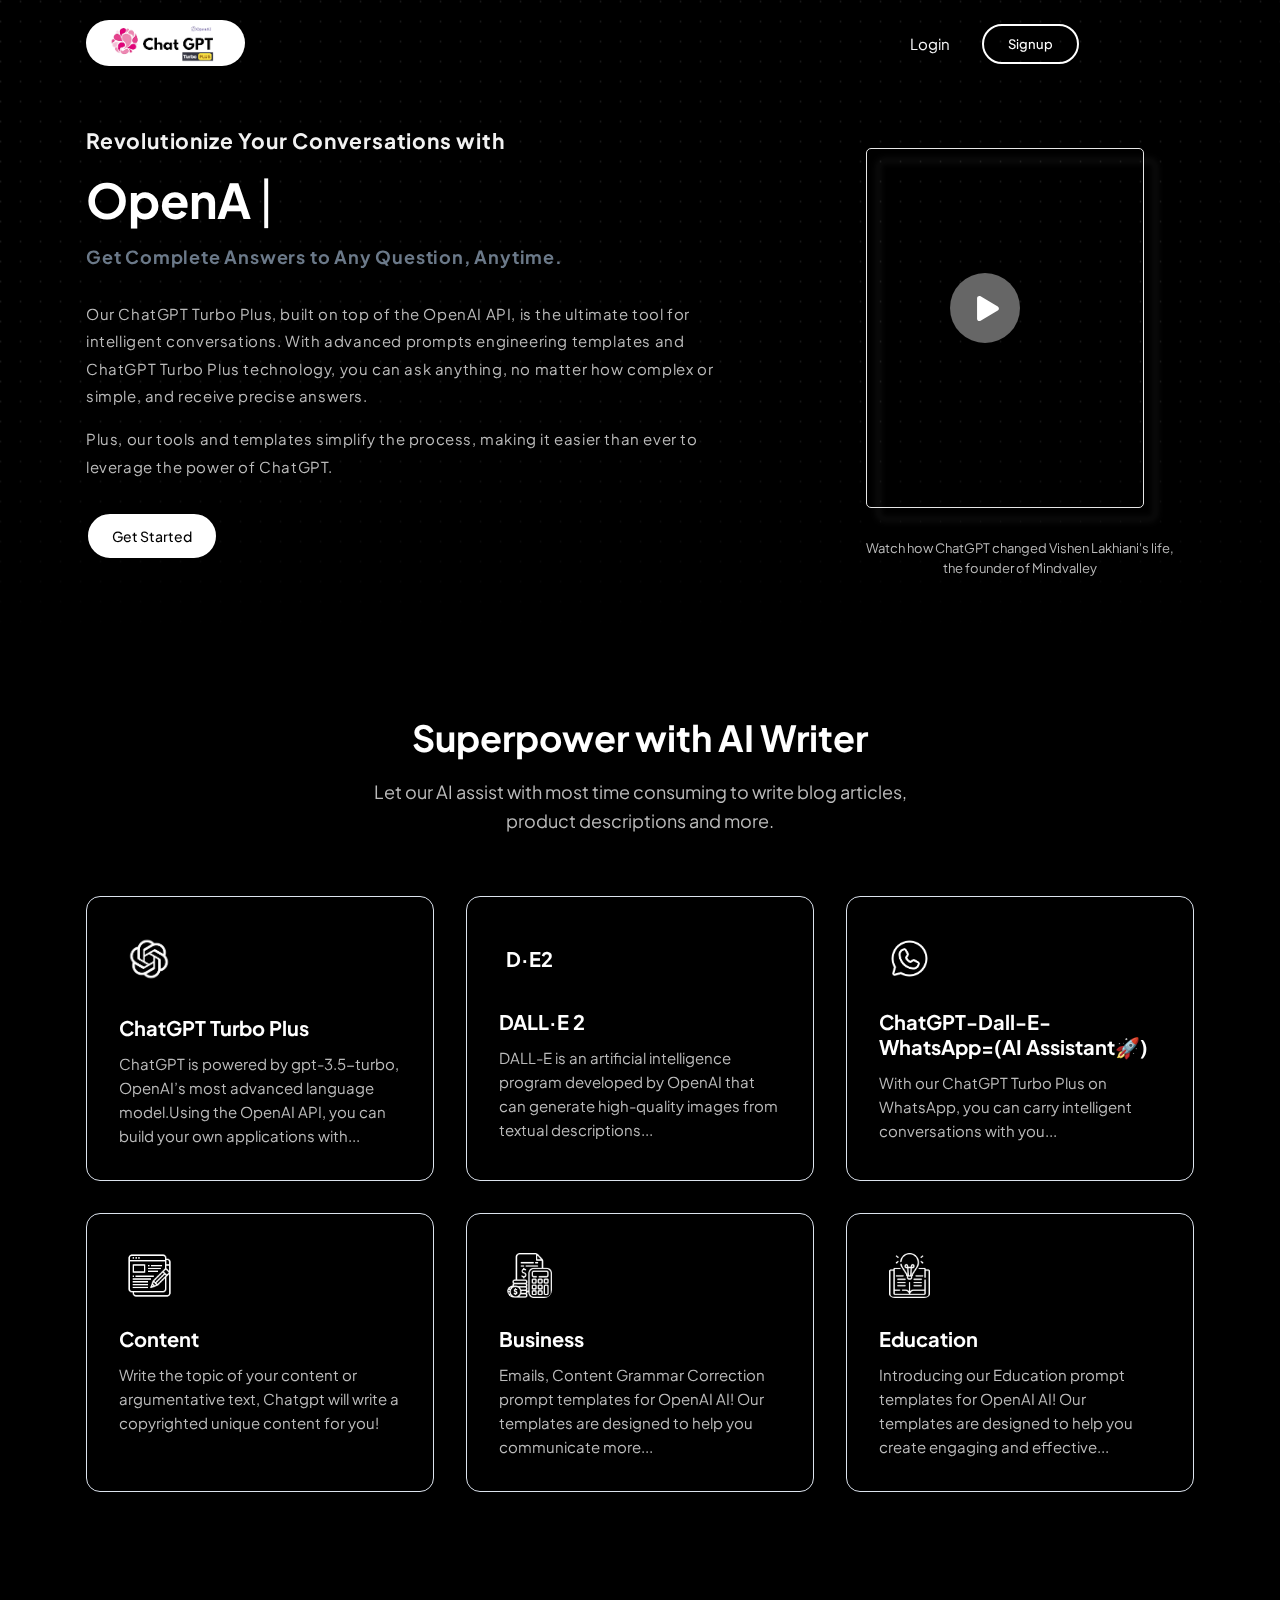
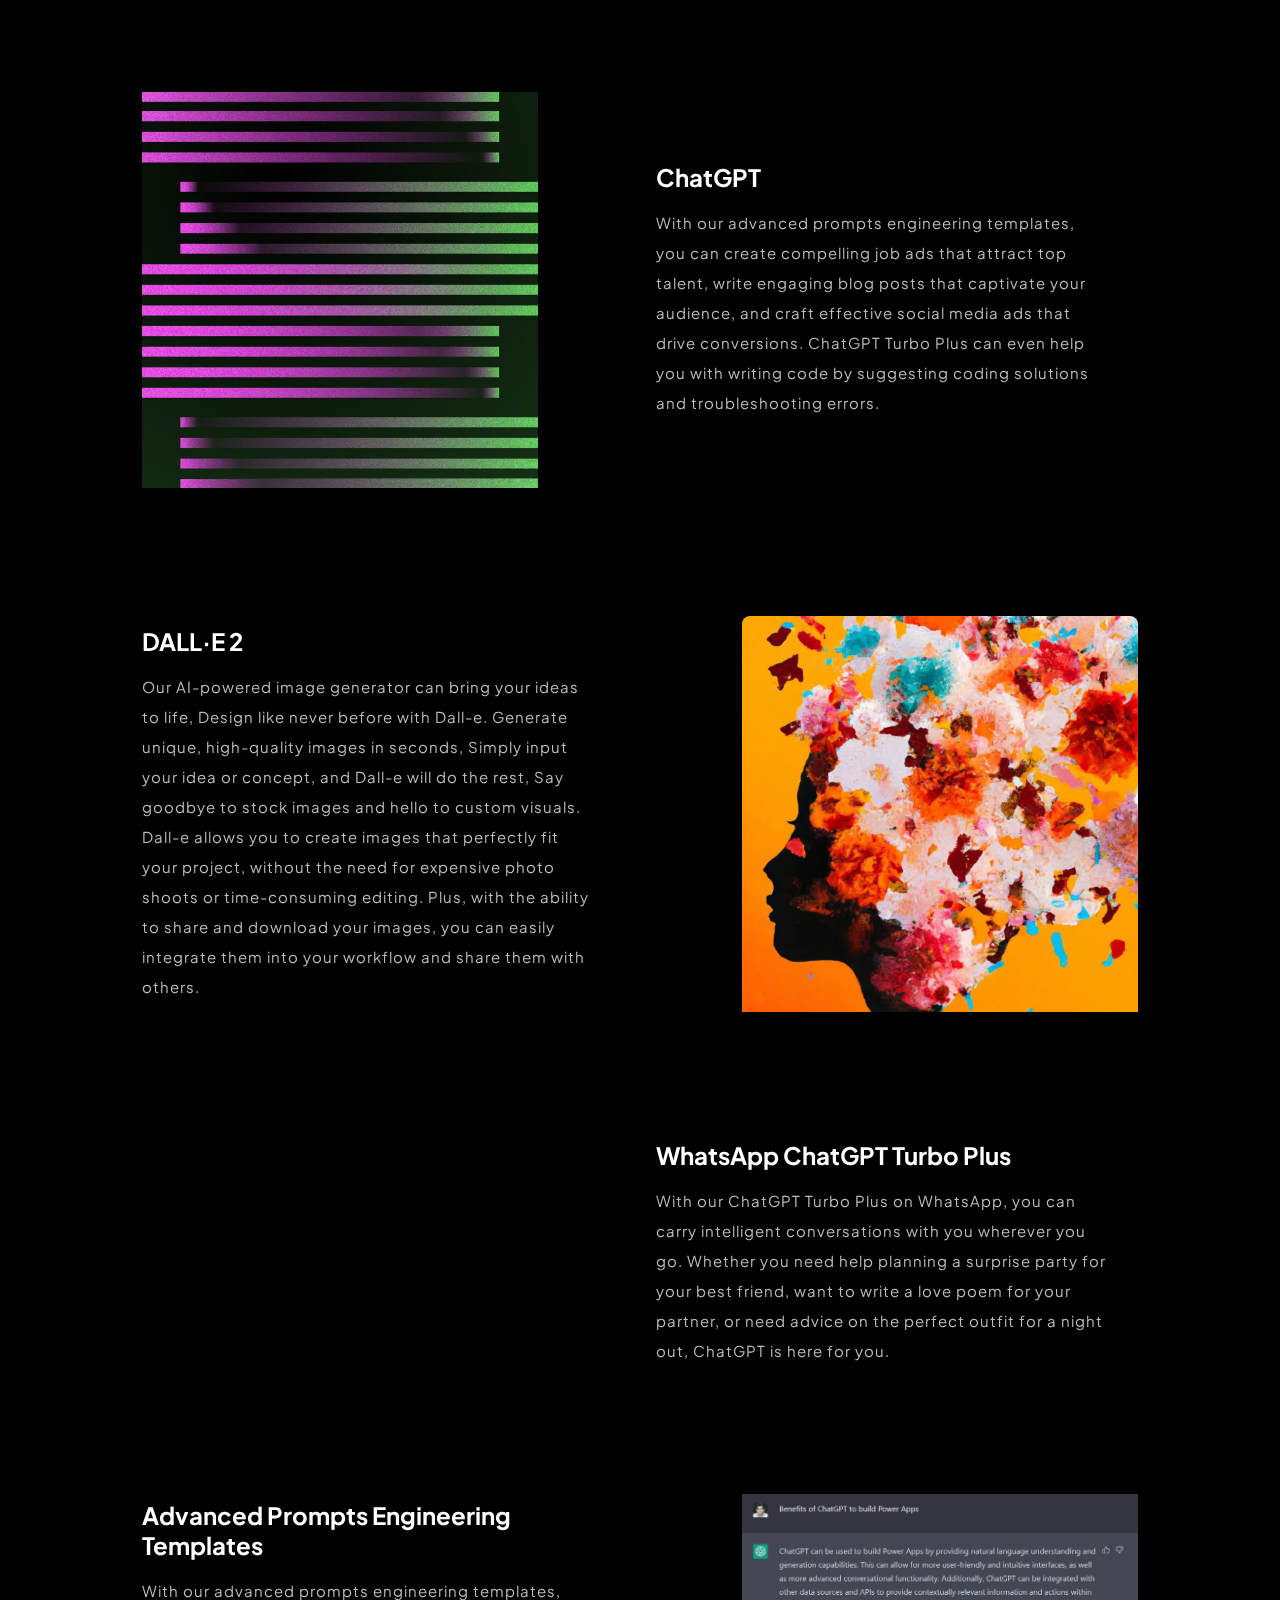
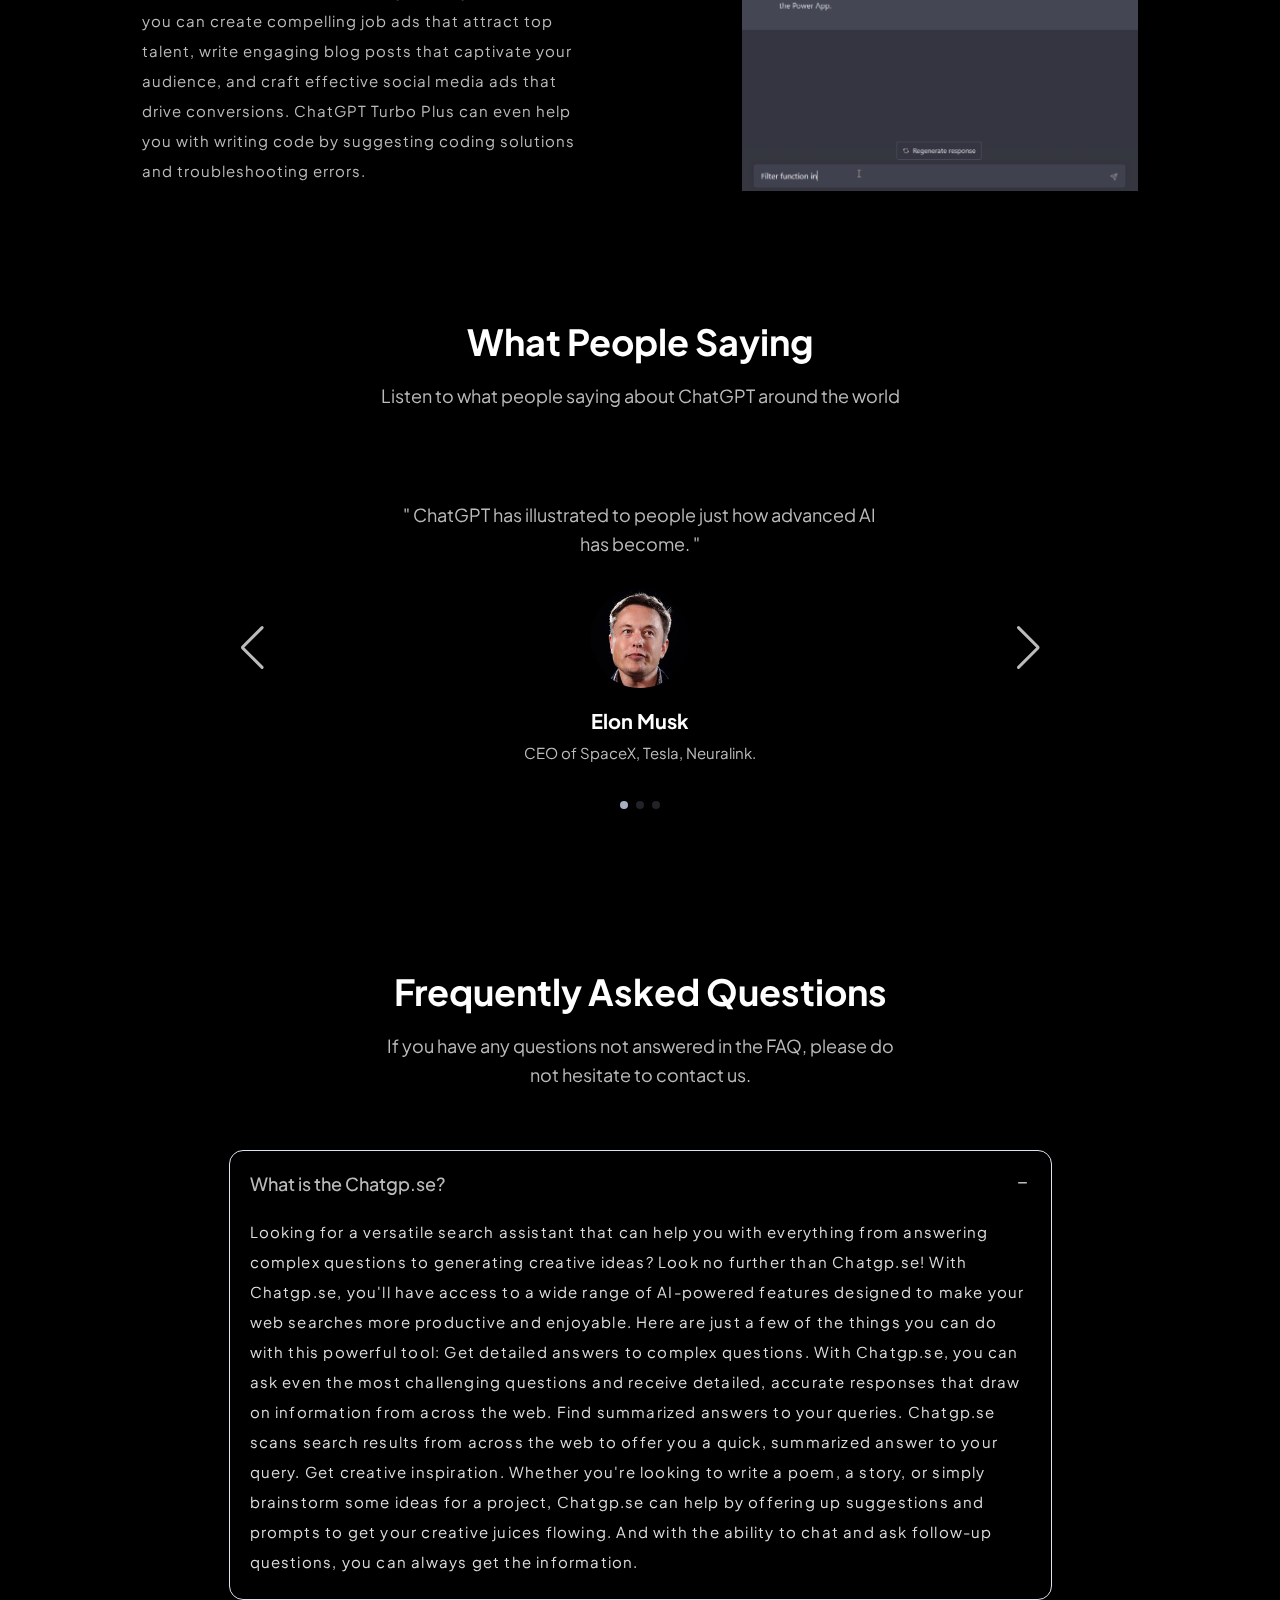
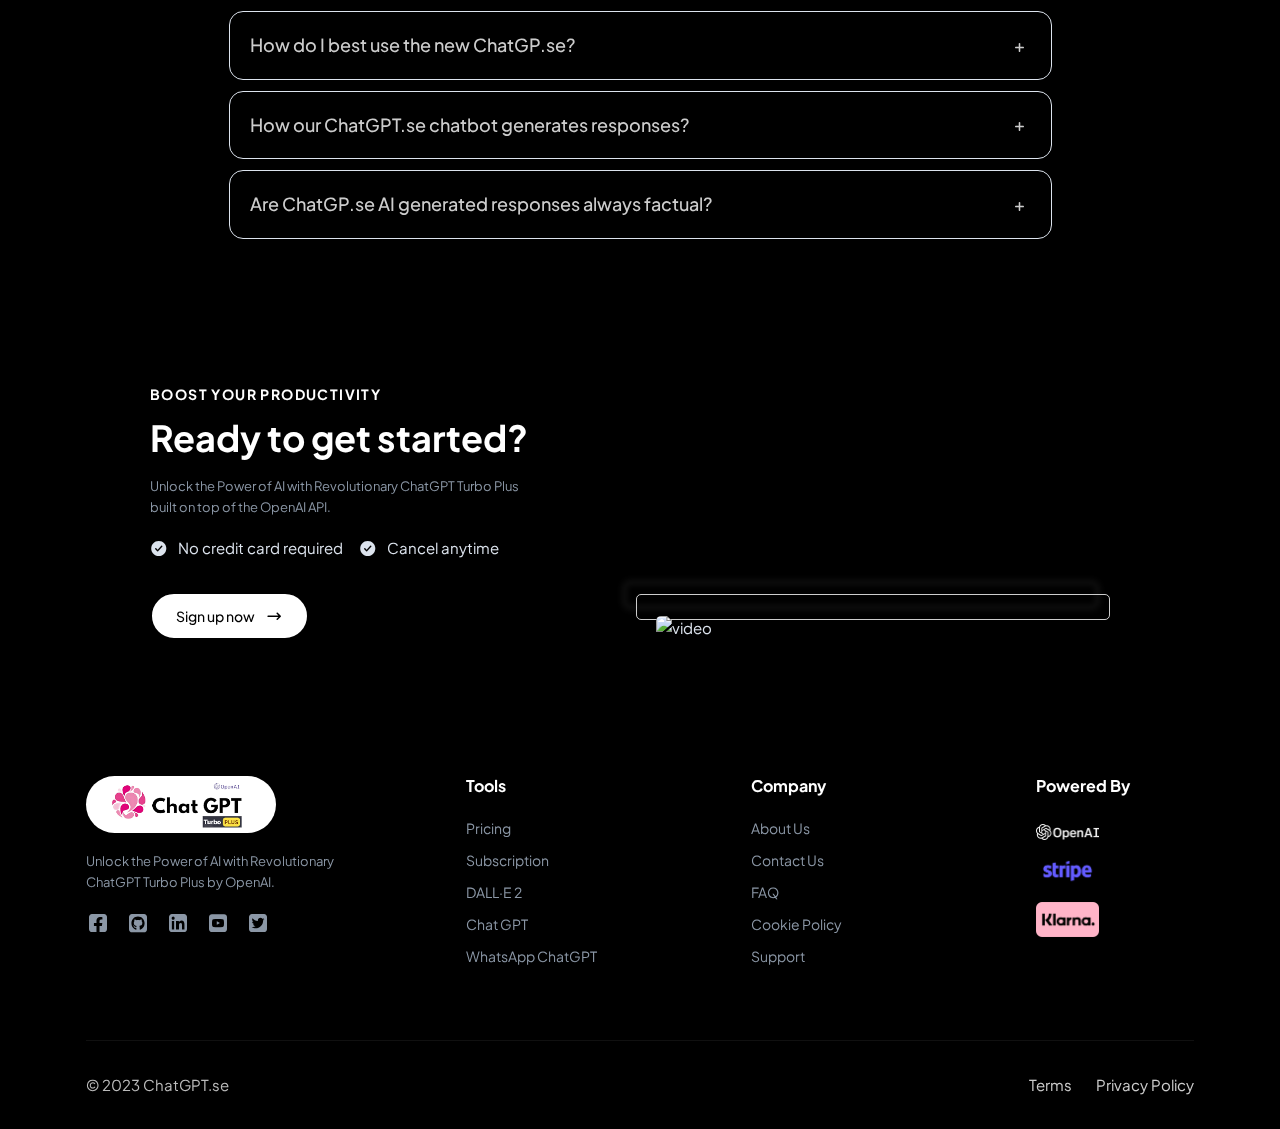
==== commit 0147f42e: "added translated swedish version" ====
--- a/en/index.html
+++ b/en/index.html
@@ -44,9 +44,9 @@
                         </div>
                         <nav class="nk-header-menu nk-menu">
                             <ul class="nk-menu-buttons flex-lg-row-reverse">
-                                <li><a href="/pricing?plan=free" class="btn btn-outline-primary rounded-pill">Free
-                                        Trial</a></li>
-                                <li><a class="link link-light" href="/signup">Sign up
+                                <li><a href="/signup" class="btn btn-outline-primary rounded-pill">Signup</a>
+                                </li>
+                                <li><a class="link link-light" href="/login">Login
                                     </a></li>
                             </ul><!-- .nk-menu-buttons -->
                         </nav><!-- .nk-header-menu -->
@@ -75,7 +75,7 @@
                                     our tools and templates simplify the process, making it easier than ever to leverage
                                     the power of ChatGPT.</p>
                                 <ul class="btn-list btn-list-inline">
-                                    <li><a href="/signup" class="btn btn-primary btn-lg rounded-pill"><span>Get
+                                    <li><a href="/tools" class="btn btn-primary btn-lg rounded-pill"><span>Get
                                                 Started</span></a></li>
                                 </ul>
                             </div>
@@ -824,7 +824,7 @@
                             <div class="col-lg-9 col-xl-6 col-xxl-5">
                                 <h2 class="title">Frequently Asked Questions</h2>
                                 <p class="lead">If you have any questions not answered in the FAQ, please do not
-                                    hesitate to contac us.</p>
+                                    hesitate to contact us.</p>
                             </div>
                         </div>
                     </div><!-- .section-head -->
@@ -1206,10 +1206,10 @@
                             <div class="row justify-content-between align-items-center g-5">
                                 <div class="col-xl-5 col-lg-6">
                                     <div class="block-text">
-                                        <h6 class="overline-title text-primary">Boost your writing productivity</h6>
+                                        <h6 class="overline-title text-primary">Boost your productivity</h6>
                                         <h2 class="title">Ready to get started?</h2>
-                                        <p>It’s like having access to a team of copywriting experts writing powerful
-                                            copy for you in 1-click.</p>
+                                        <p>Unlock the Power of AI with Revolutionary ChatGPT Turbo Plus built on top of
+                                            the OpenAI API.</p>
                                         <ul class="list list-row gx-3 gy-0">
                                             <li><em class="icon fs-5 ni ni-check-circle-fill "></em><span>No
                                                     credit card required</span></li>
@@ -1354,6 +1354,16 @@
     <script src="../assets/js/main.js"></script>
     <script src="../assets/js/bundle.js?v1.1.0"></script>
     <script src="../assets/js/scripts.js?v1.1.0"></script>
+    <!-- Google tag (gtag.js) -->
+    <script async src="https://www.googletagmanager.com/gtag/js?id=G-607E0TS7J6" defer></script>
+    <script defer>
+        window.dataLayer = window.dataLayer || [];
+        function gtag() { dataLayer.push(arguments); }
+        gtag('js', new Date());
+
+        gtag('config', 'G-607E0TS7J6');
+    </script>
+    <script>(function (w, d, t, r, u) { var f, n, i; w[u] = w[u] || [], f = function () { var o = { ti: "187032400", enableAutoSpaTracking: true }; o.q = w[u], w[u] = new UET(o), w[u].push("pageLoad"); }, n = d.createElement(t), n.src = r, n.async = 1, n.onload = n.onreadystatechange = function () { var s = this.readyState; s && s !== "loaded" && s !== "complete" || (f(), n.onload = n.onreadystatechange = null); }, i = d.getElementsByTagName(t)[0], i.parentNode.insertBefore(n, i); })(window, document, "script", "//bat.bing.com/bat.js", "uetq");</script>
 </body>
 
 </html>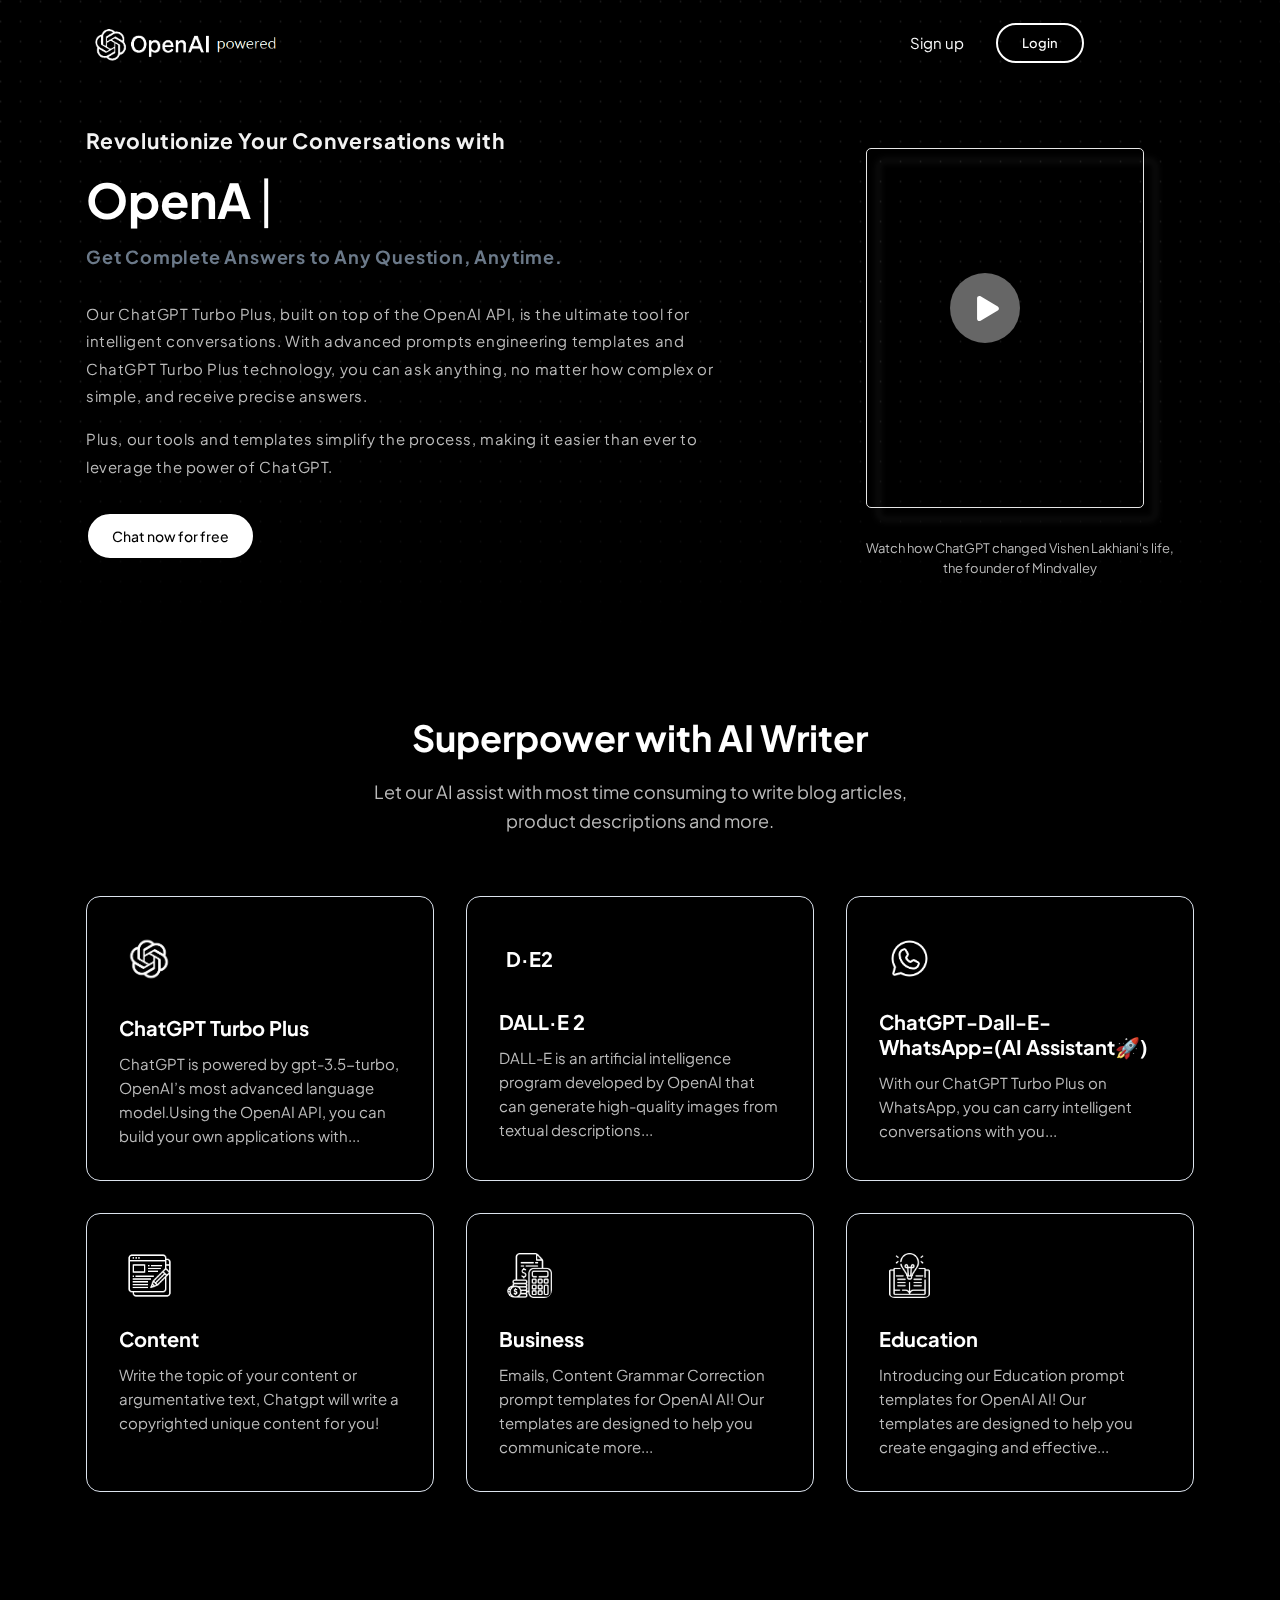
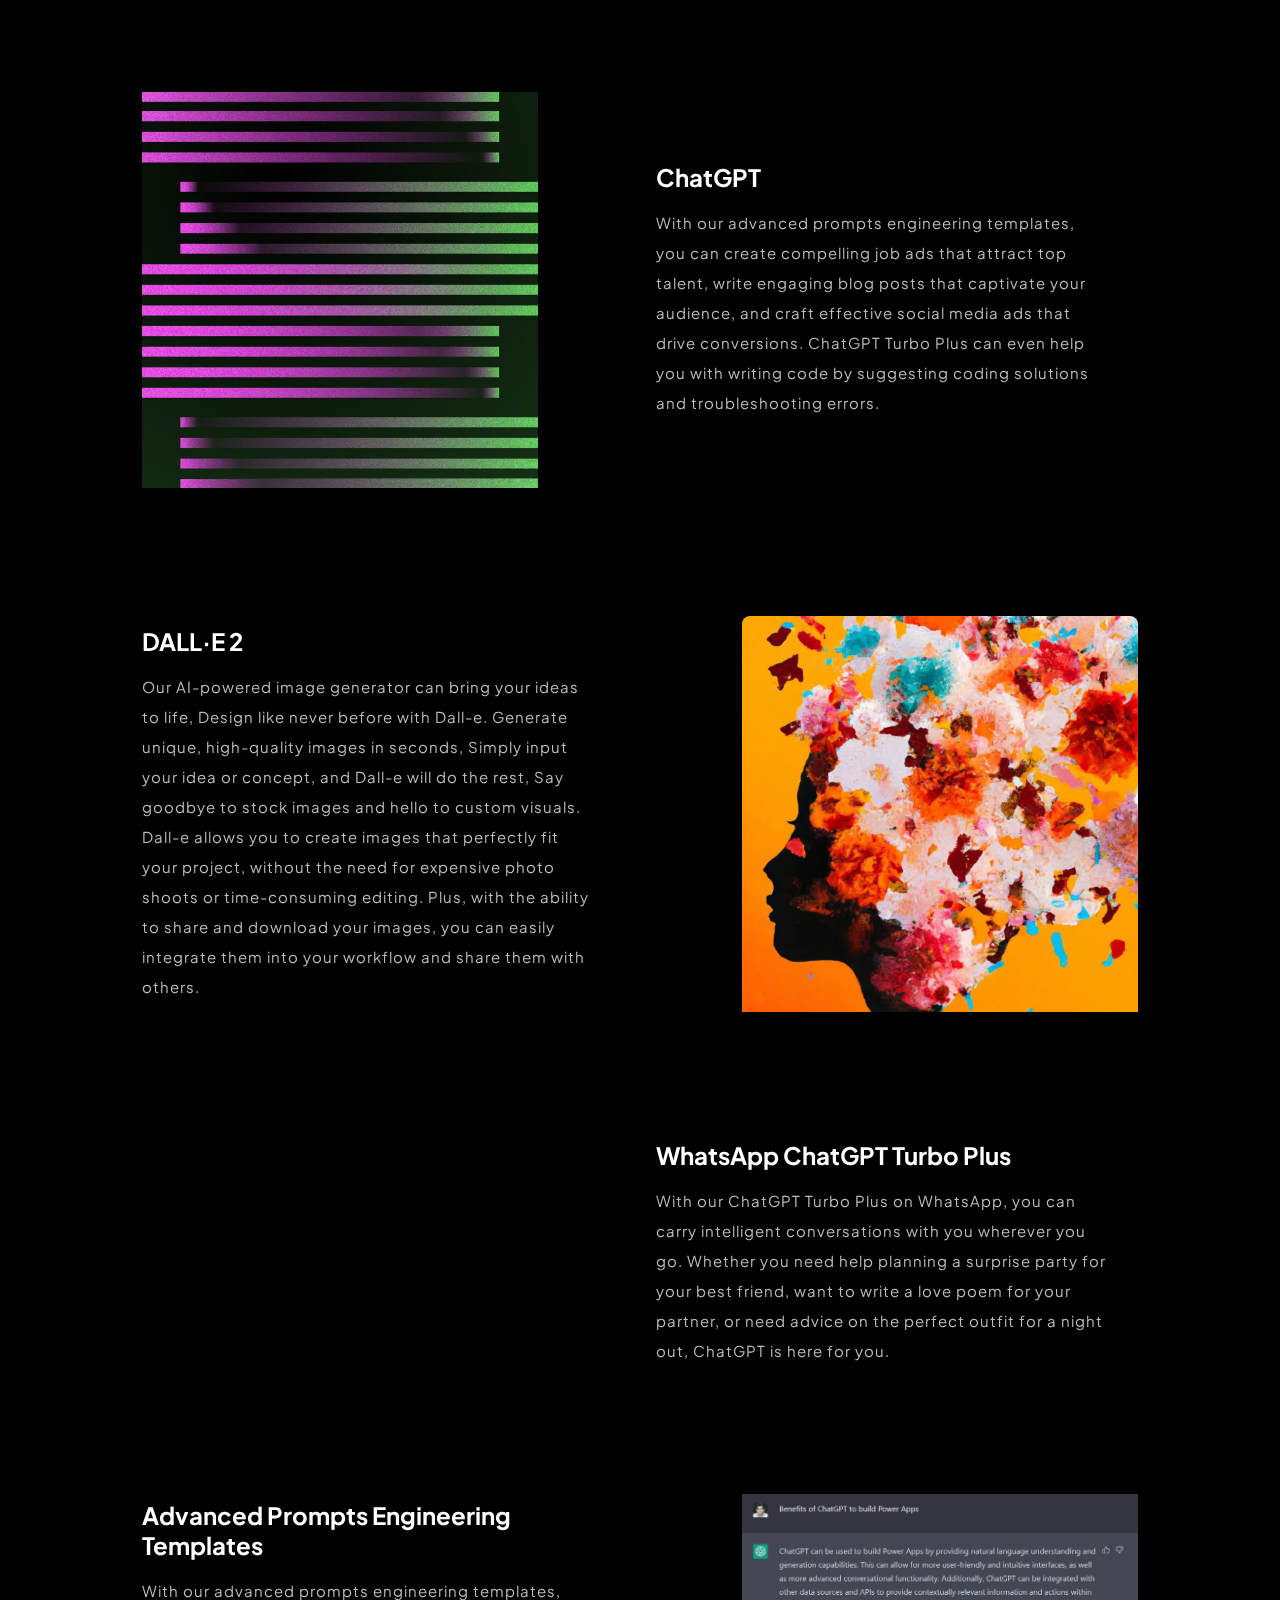
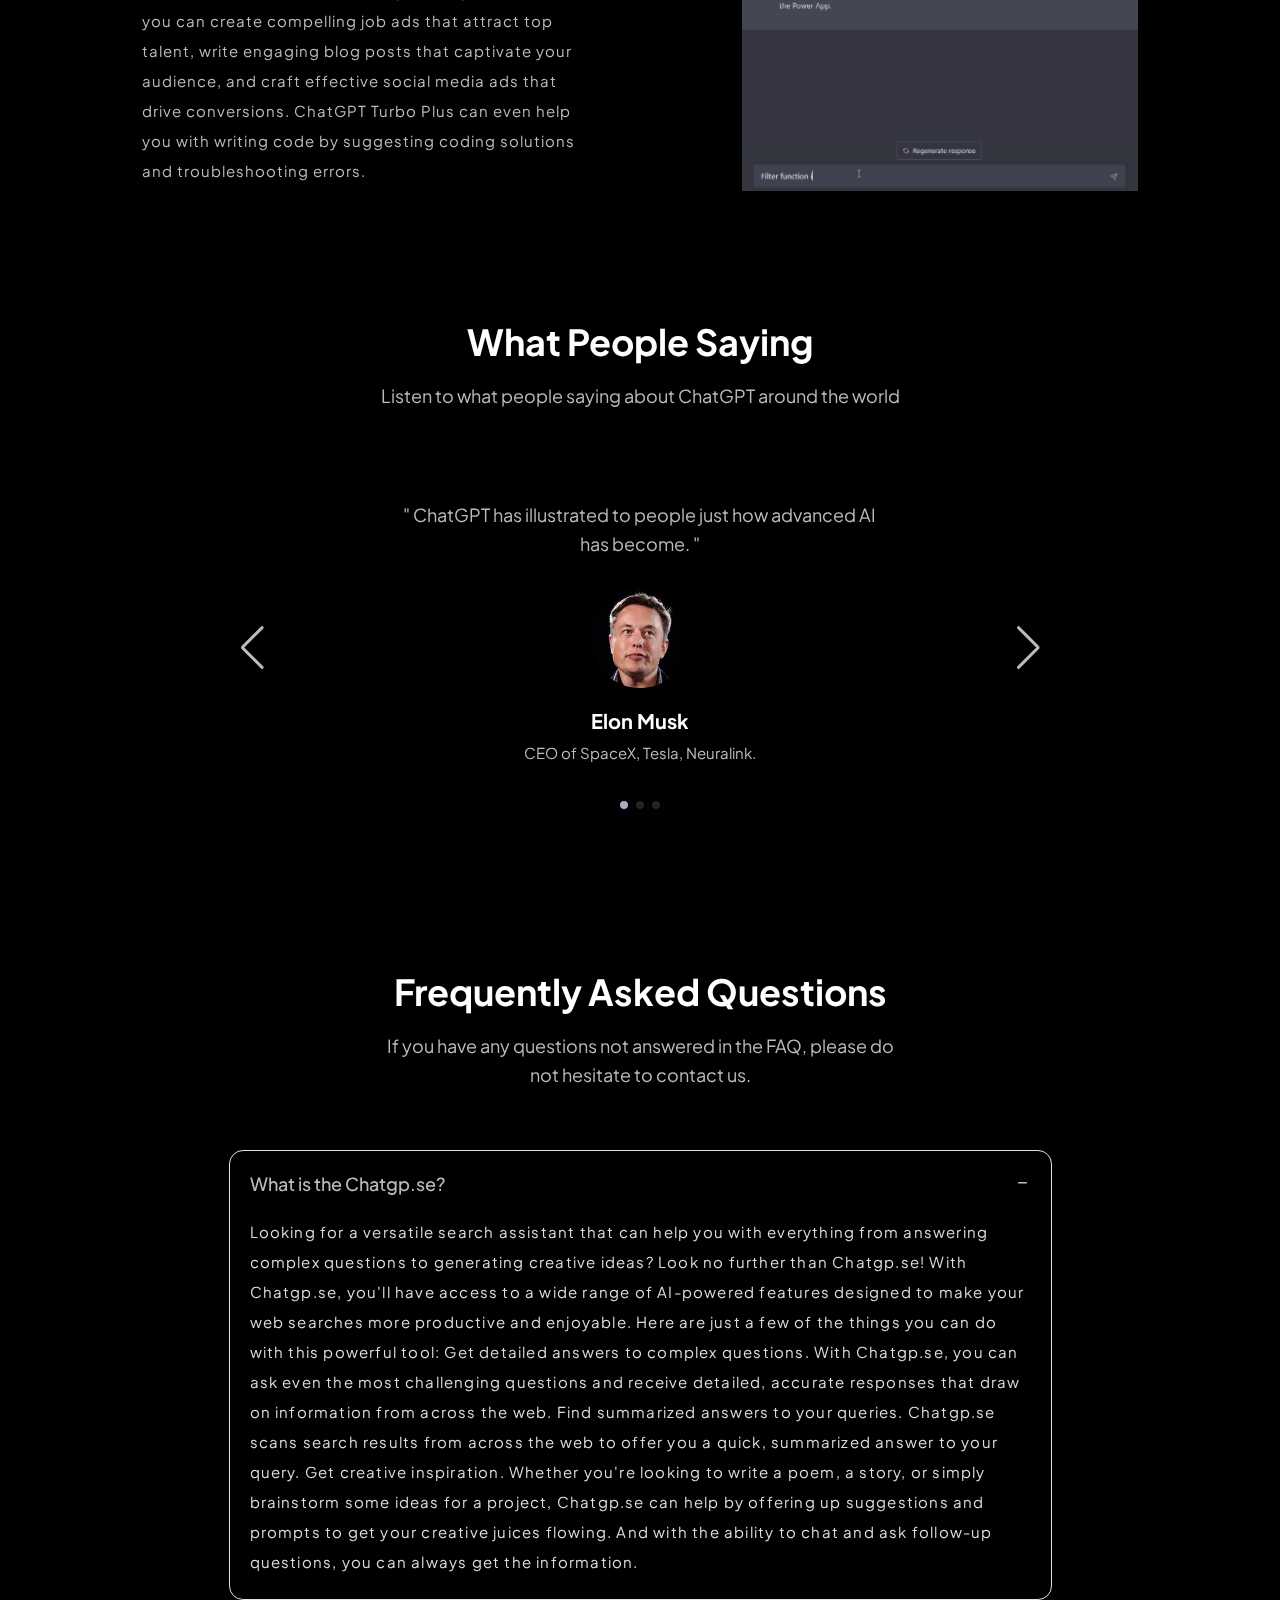
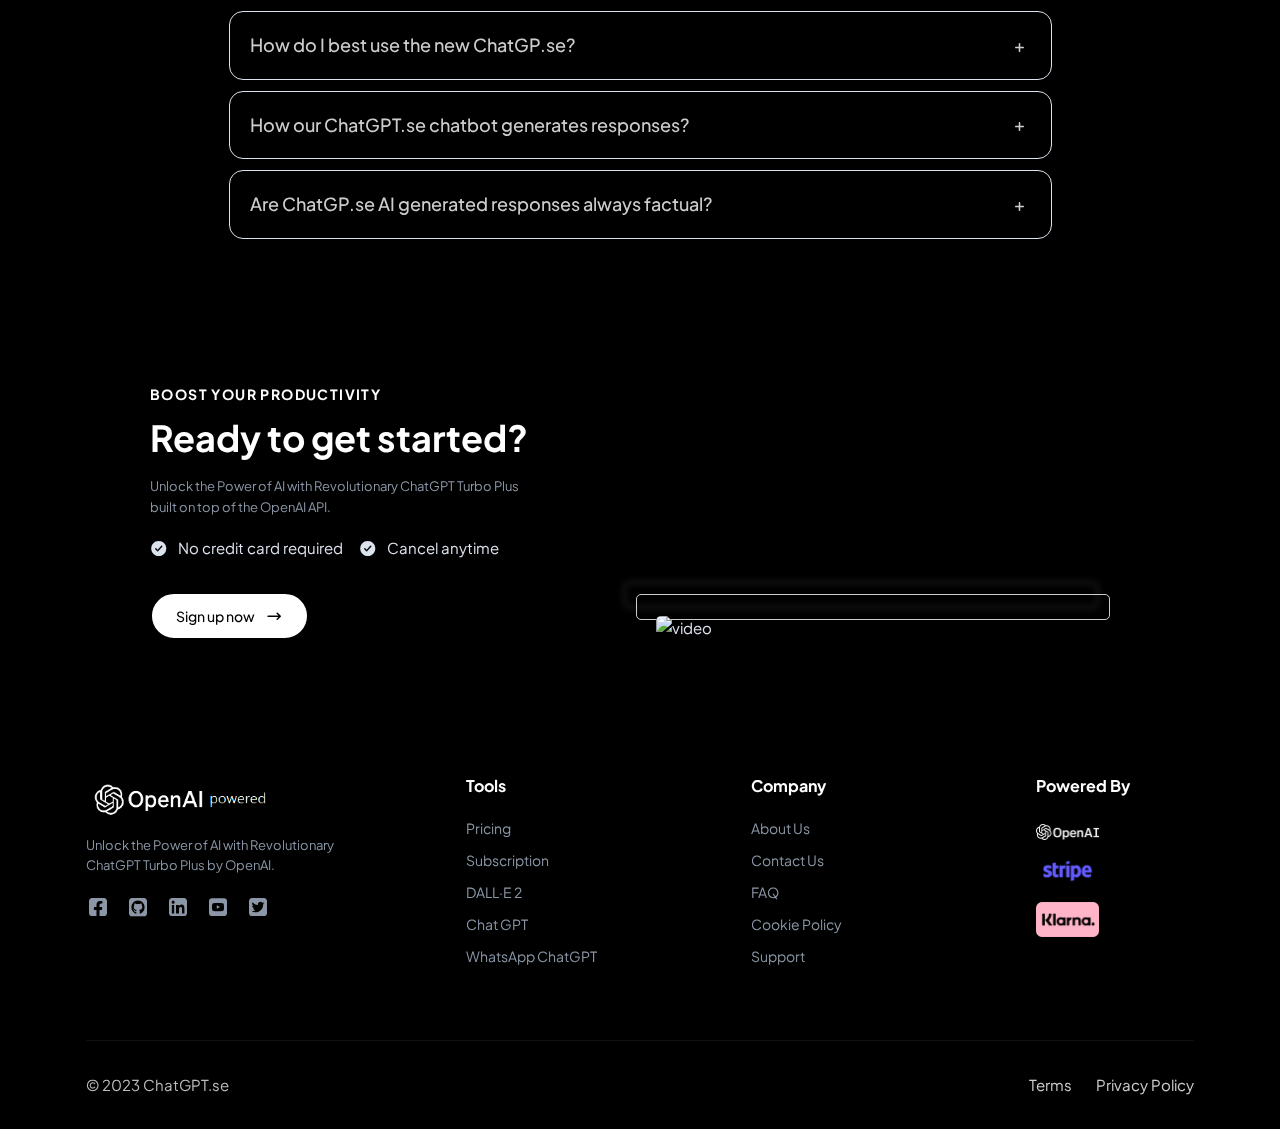
==== commit 2570d5fa: "minor changes" ====
--- a/en/index.html
+++ b/en/index.html
@@ -32,8 +32,8 @@
                     <div class="nk-header-wrap">
                         <div class="nk-header-logo">
                             <a href="/" class="logo-link">
-                                <div class="logo-wrap py-1 px-4 w-50">
-                                    <img class="logo-img logo-light" src="../images/logo.png" alt="">
+                                <div class="w-75">
+                                    <img class="logo-img" src="../images/logo.png" alt="">
                                 </div>
                             </a>
                         </div><!-- .nk-header-logo -->
@@ -44,10 +44,13 @@
                         </div>
                         <nav class="nk-header-menu nk-menu">
                             <ul class="nk-menu-buttons flex-lg-row-reverse">
-                                <li><a href="/signup" class="btn btn-outline-primary rounded-pill">Signup</a>
+                                <li>
+                                    <a class="btn btn-outline-primary rounded-pill" href="/login">Login
+                                    </a>
                                 </li>
-                                <li><a class="link link-light" href="/login">Login
-                                    </a></li>
+                                <li>
+                                    <a href="/signup" class="link link-light">Sign up</a>
+                                </li>
                             </ul><!-- .nk-menu-buttons -->
                         </nav><!-- .nk-header-menu -->
                     </div>
@@ -75,8 +78,8 @@
                                     our tools and templates simplify the process, making it easier than ever to leverage
                                     the power of ChatGPT.</p>
                                 <ul class="btn-list btn-list-inline">
-                                    <li><a href="/tools" class="btn btn-primary btn-lg rounded-pill"><span>Get
-                                                Started</span></a></li>
+                                    <li><a href="/tools" class="btn btn-primary btn-lg rounded-pill"><span>Chat now for
+                                                free</span></a></li>
                                 </ul>
                             </div>
                         </div>
@@ -1250,7 +1253,7 @@
                         <div class="col-xl-3 col-lg-3 me-auto">
                             <div class="block-text">
                                 <a href="/" class="logo-link mb-4">
-                                    <div class="logo-wrap py-1 px-4 w-75">
+                                    <div class="w-75">
                                         <img class="logo-img" src="../images/logo.png" alt="">
                                     </div>
                                 </a>
--- a/assets/css/style.css
+++ b/assets/css/style.css
@@ -33866,22 +33866,22 @@
   margin-top: auto;
 }
 
-.logo-wrap {
+/* .logo-wrap {
   display: flex;
   position: relative;
   height: 100%;
   background-color: #fff;
   border-radius: 100px;
-}
-
-.logo-link {
+} */
+
+/* .logo-link {
   display: inline-flex;
   max-height: 26px;
-}
-
-.logo-img {
+} */
+
+/* .logo-img {
   height: 100%;
-}
+} */
 
 .logo-img:not(:first-child) {
   position: absolute;
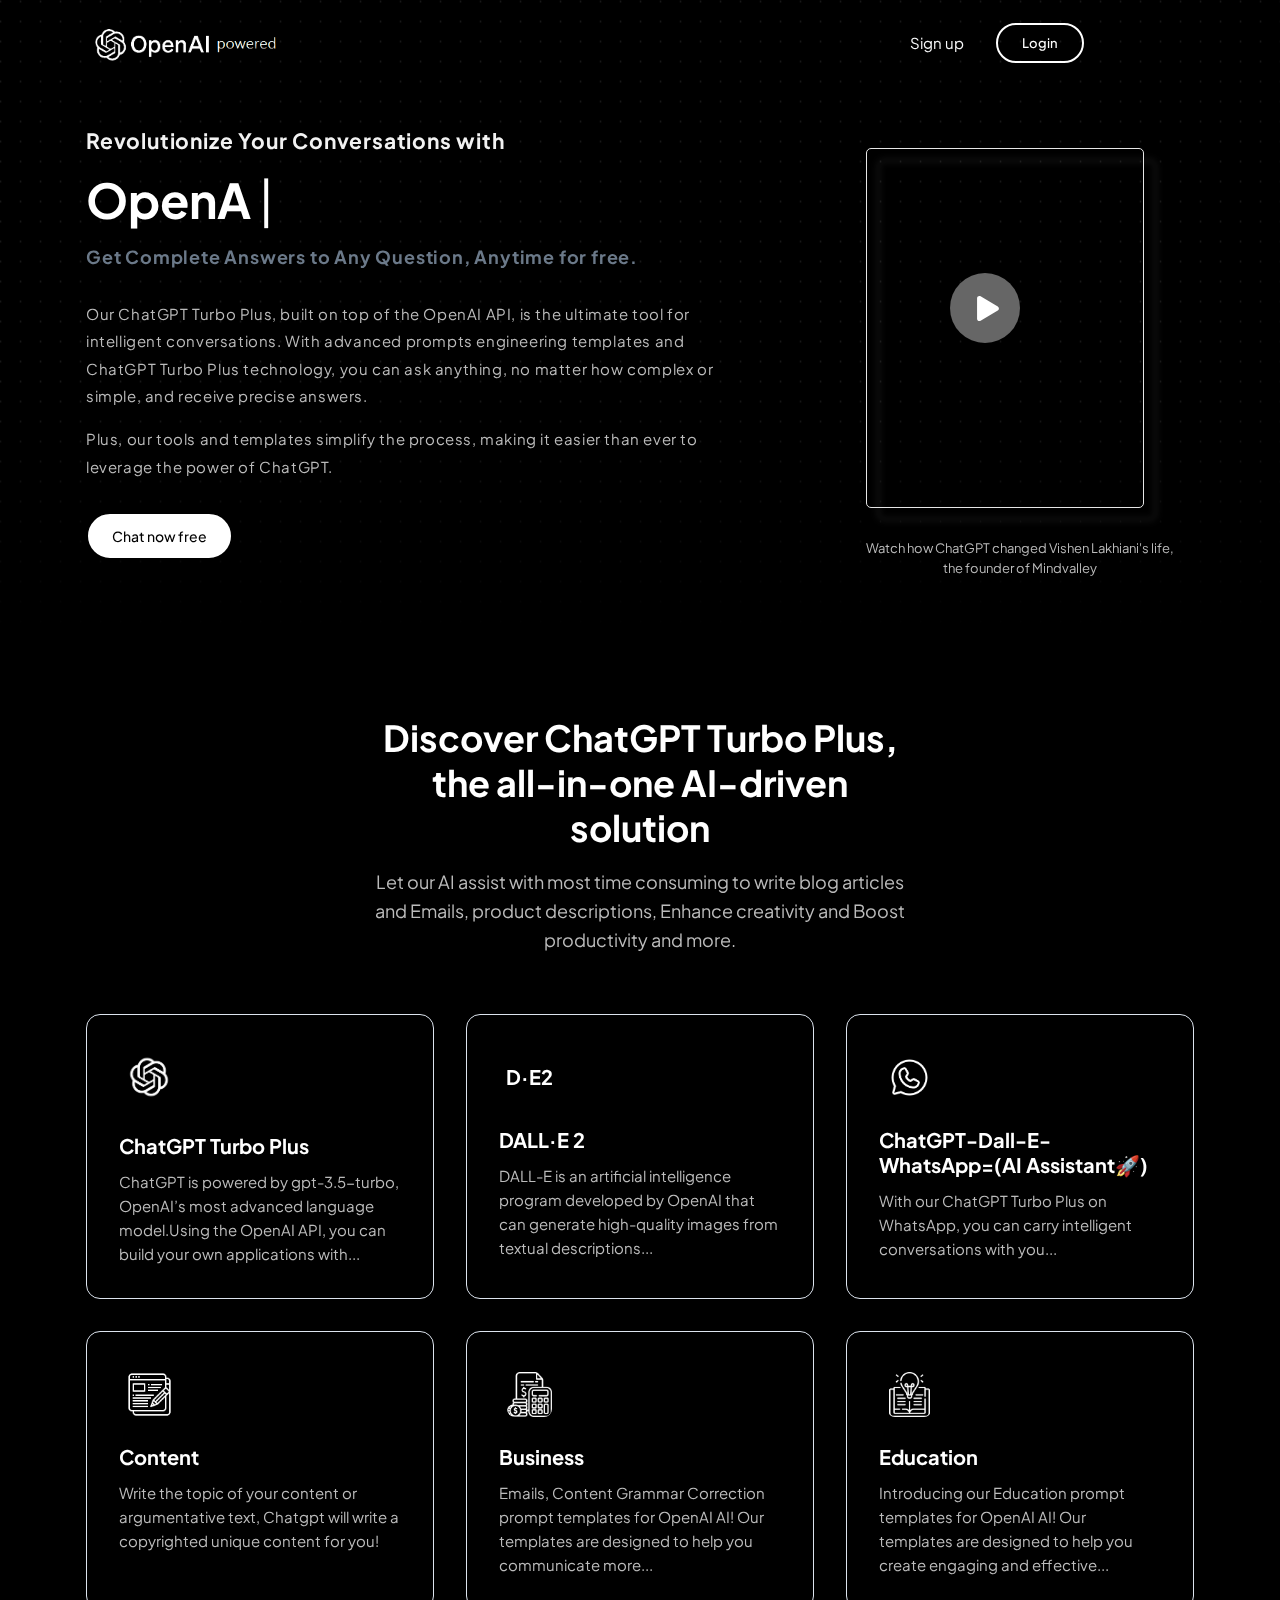
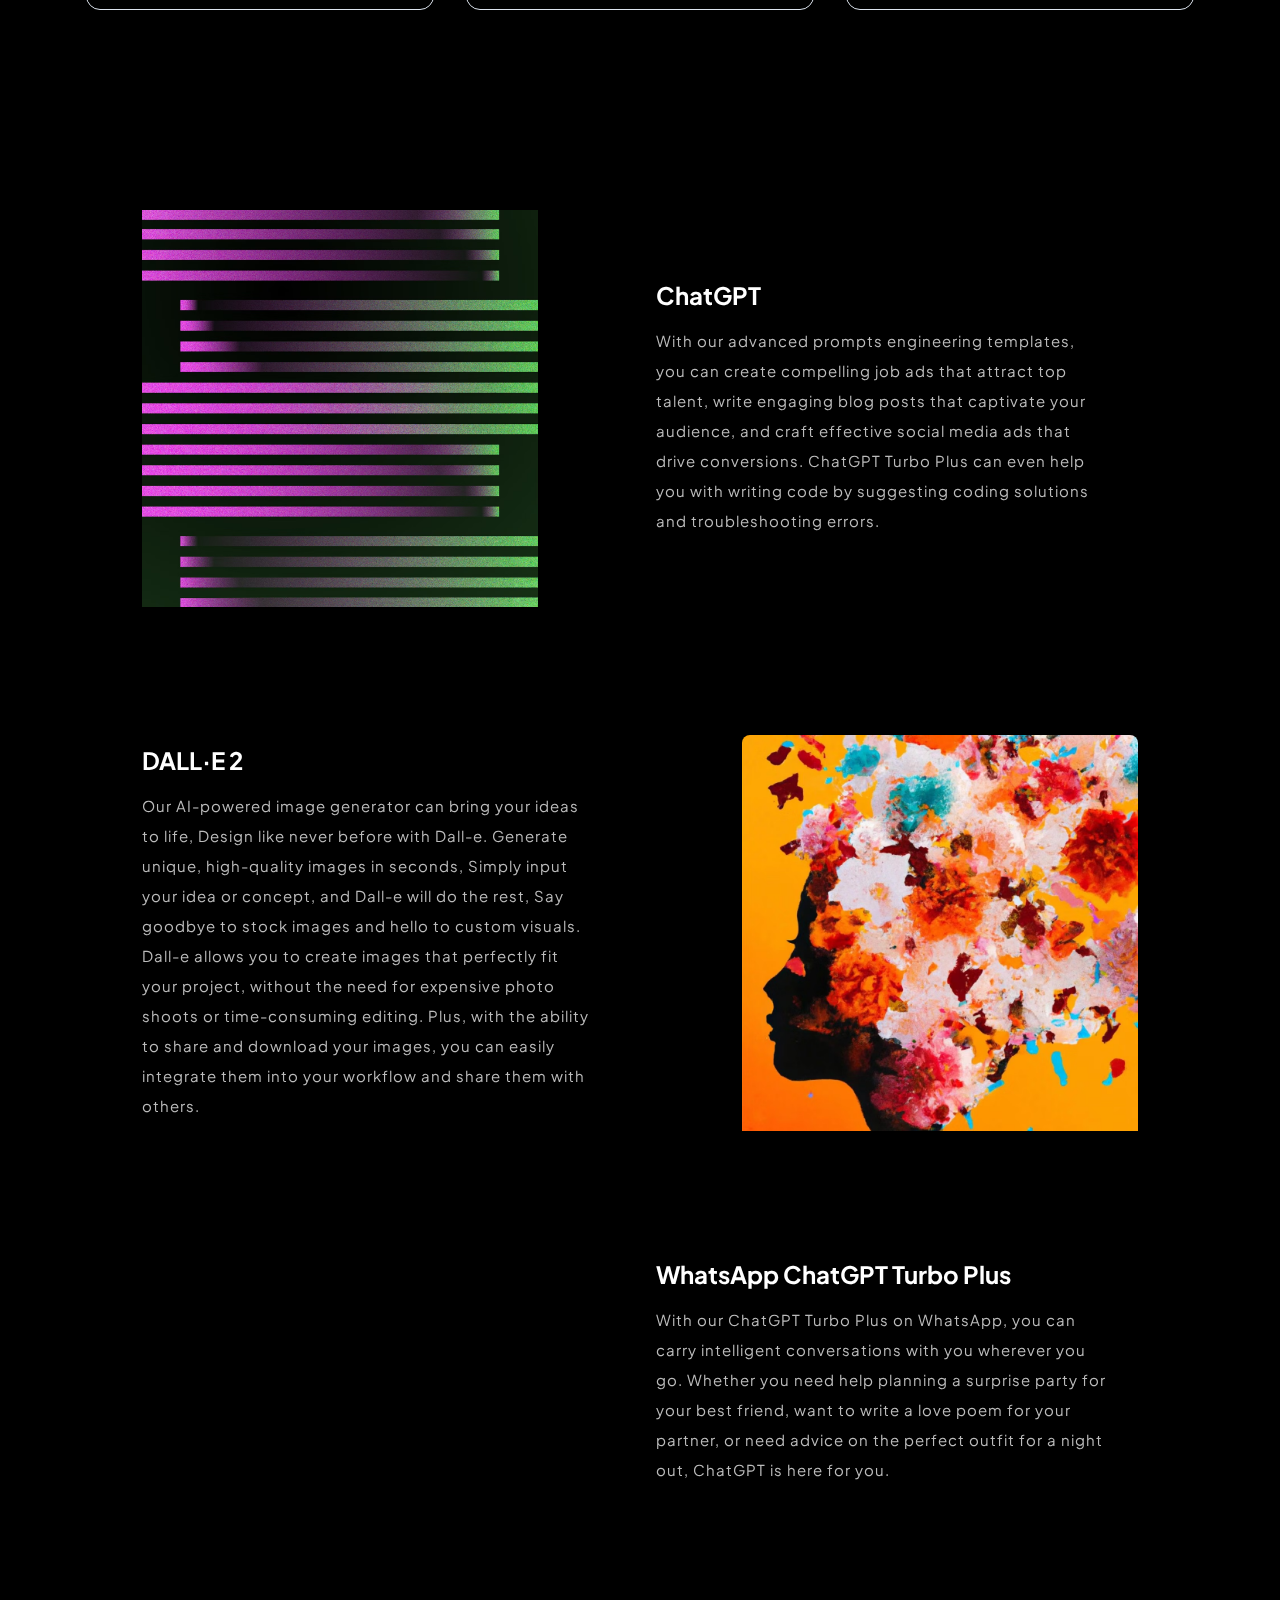
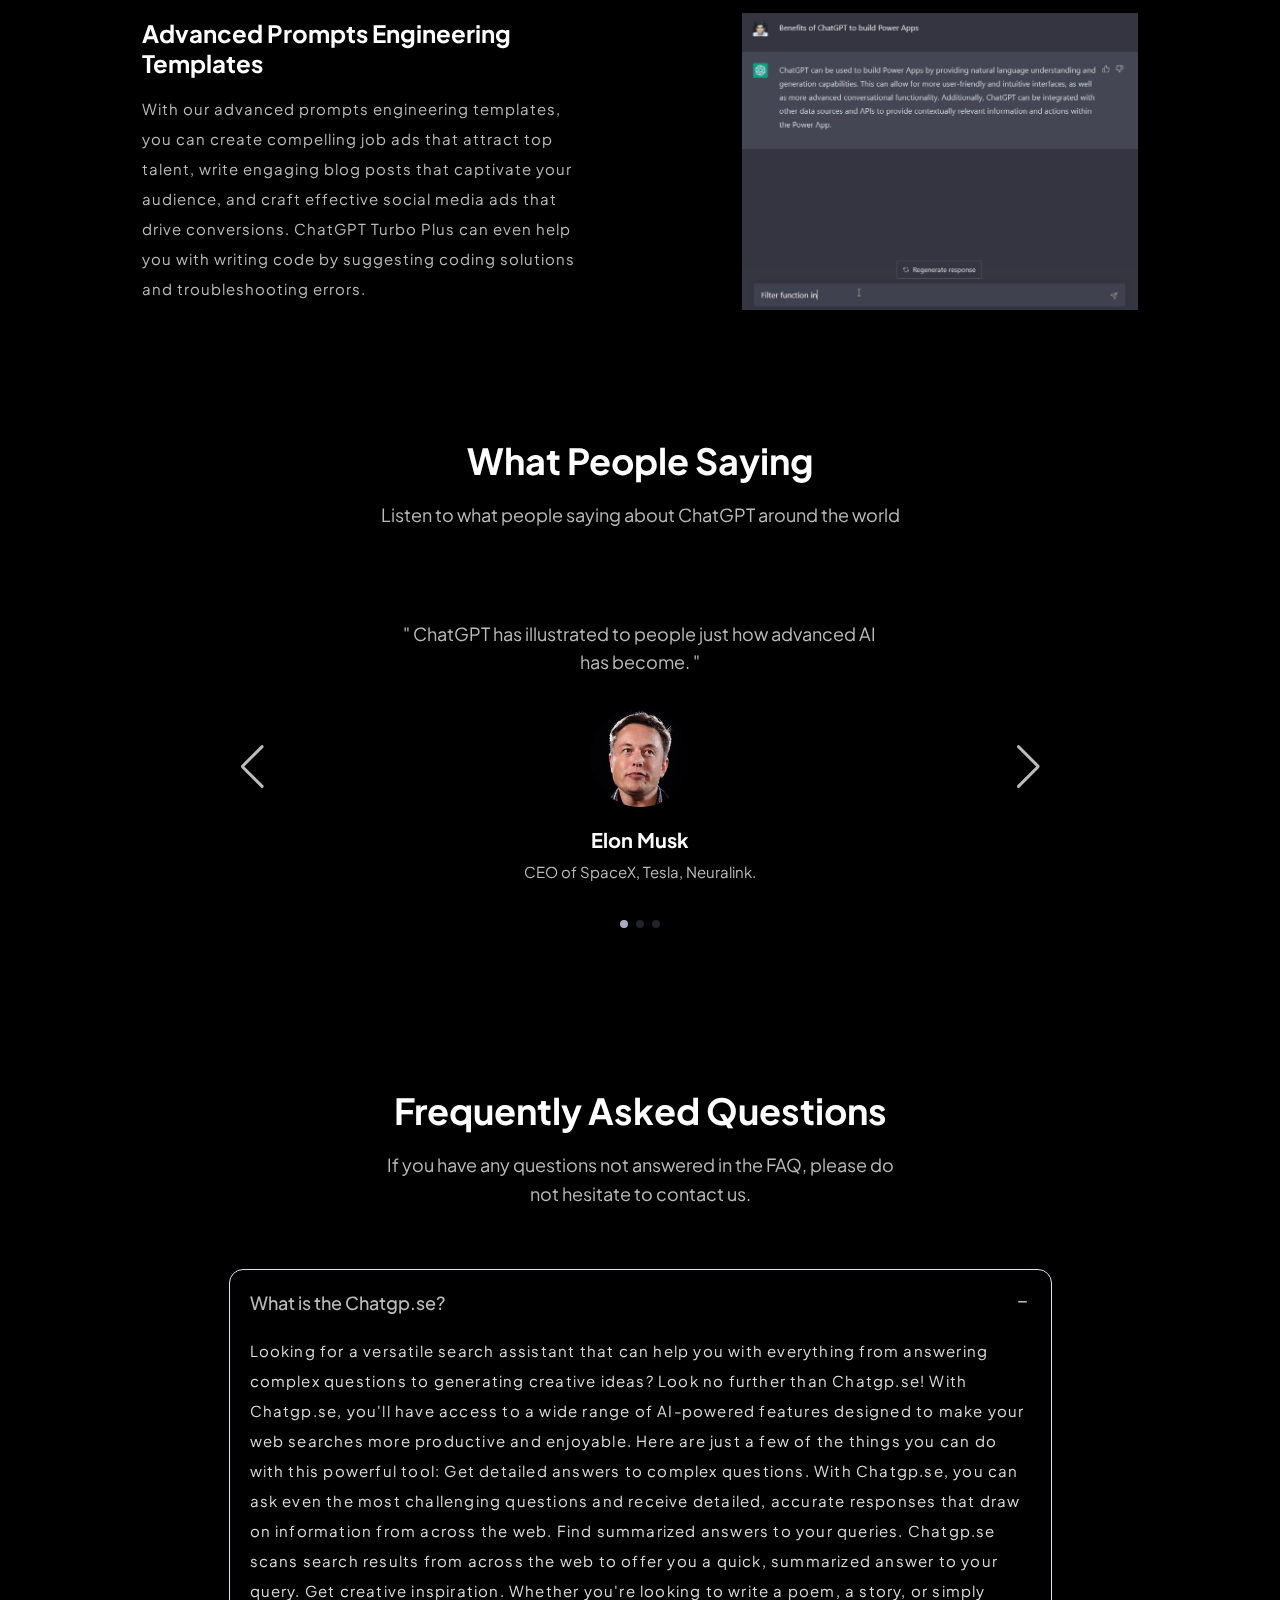
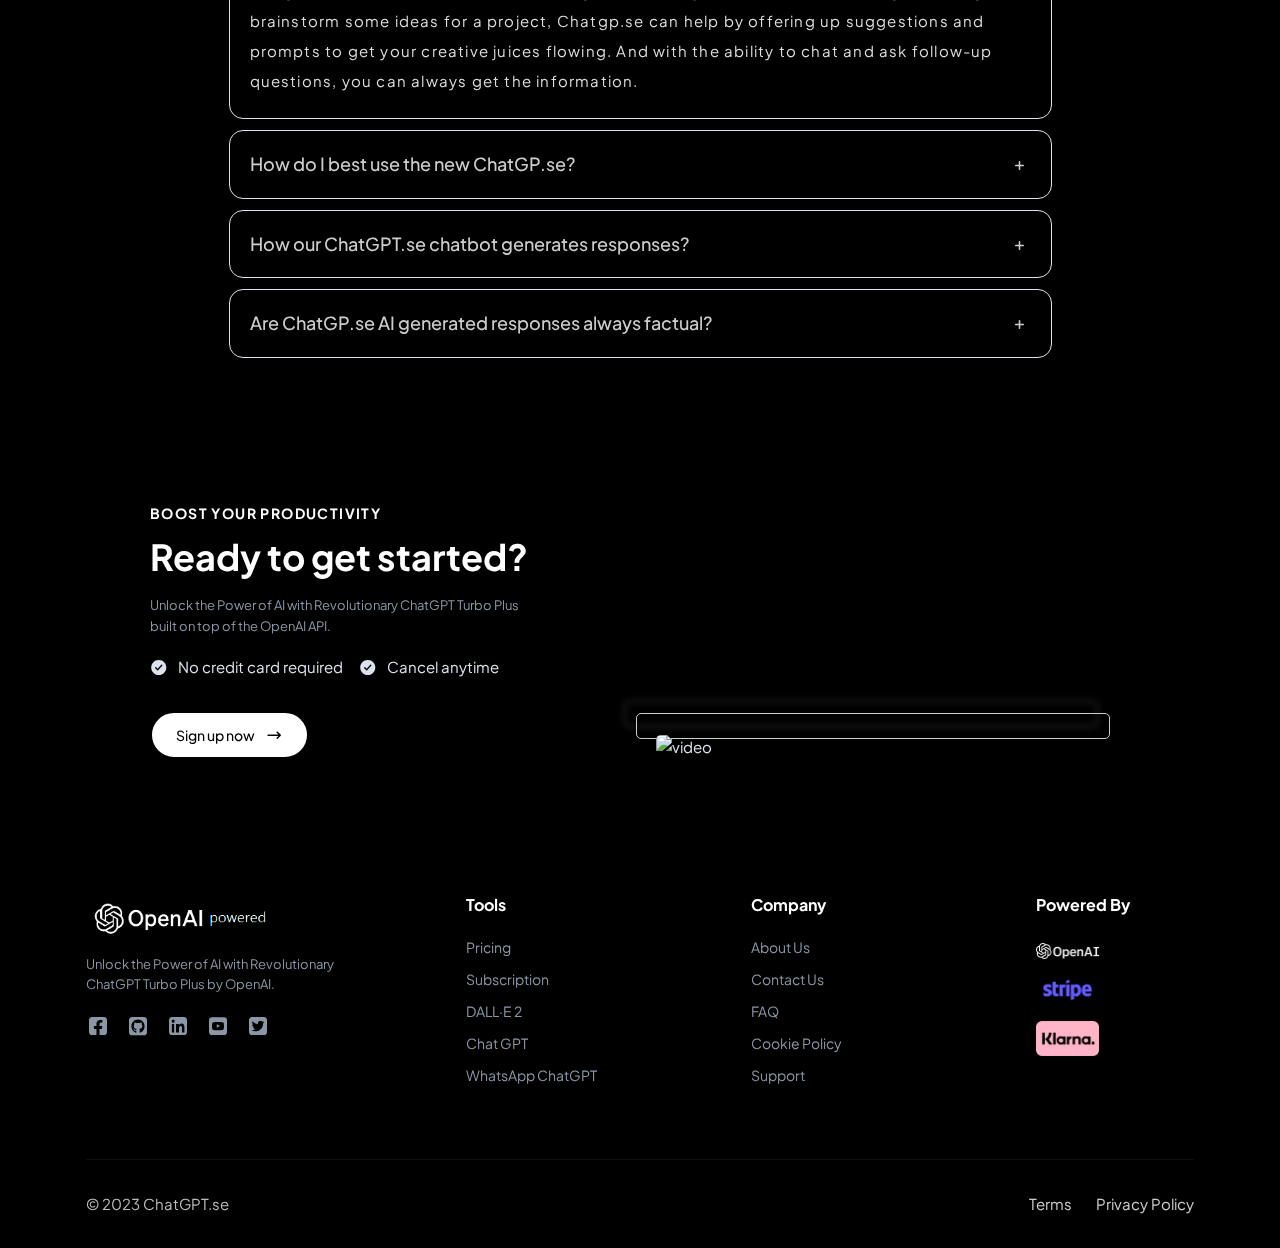
==== commit 4bb4d7c4: "updated" ====
--- a/en/index.html
+++ b/en/index.html
@@ -69,7 +69,7 @@
                                             data-strings='"OpenAI ChatGPT", "ChatGPT Turbo Plus", "DALL·E 2", "Dall-E-WhatsApp"'></span>
                                     </div>
                                 </h1>
-                                <h4 class="mb-5 text-muted">Get Complete Answers to Any Question, Anytime.</h4>
+                                <h4 class="mb-5 text-muted">Get Complete Answers to Any Question, Anytime for free.</h4>
                                 <p>Our ChatGPT Turbo Plus, built on
                                     top of the OpenAI API, is the ultimate tool for intelligent conversations. With
                                     advanced prompts engineering templates and ChatGPT Turbo Plus technology, you can
@@ -78,7 +78,7 @@
                                     our tools and templates simplify the process, making it easier than ever to leverage
                                     the power of ChatGPT.</p>
                                 <ul class="btn-list btn-list-inline">
-                                    <li><a href="/tools" class="btn btn-primary btn-lg rounded-pill"><span>Chat now for
+                                    <li><a href="/tools" class="btn btn-primary btn-lg rounded-pill"><span>Chat now
                                                 free</span></a></li>
                                 </ul>
                             </div>
@@ -117,9 +117,10 @@
                     <div class="section-head">
                         <div class="row justify-content-center text-center">
                             <div class="col-lg-9 col-xl-6 col-xxl-5">
-                                <h2 class="title">Superpower with AI Writer</h2>
-                                <p class="lead">Let our AI assist with most time consuming to write blog articles,
-                                    product descriptions and more.</p>
+                                <h2 class="title">Discover ChatGPT Turbo Plus, the all-in-one AI-driven solution</h2>
+                                <p class="lead">Let our AI assist with most time consuming to write blog articles and
+                                    Emails, product descriptions, Enhance creativity and Boost productivity and more.
+                                </p>
                             </div>
                         </div>
                     </div><!-- .section-head -->
@@ -1357,6 +1358,17 @@
     <script src="../assets/js/main.js"></script>
     <script src="../assets/js/bundle.js?v1.1.0"></script>
     <script src="../assets/js/scripts.js?v1.1.0"></script>
+
+    <!-- Google Tag Manager -->
+    <script>(function (w, d, s, l, i) {
+            w[l] = w[l] || []; w[l].push({
+                'gtm.start':
+                    new Date().getTime(), event: 'gtm.js'
+            }); var f = d.getElementsByTagName(s)[0],
+                j = d.createElement(s), dl = l != 'dataLayer' ? '&l=' + l : ''; j.async = true; j.src =
+                    'https://www.googletagmanager.com/gtm.js?id=' + i + dl; f.parentNode.insertBefore(j, f);
+        })(window, document, 'script', 'dataLayer', 'GTM-TB8677B');</script>
+    <!-- End Google Tag Manager -->
     <!-- Google tag (gtag.js) -->
     <script async src="https://www.googletagmanager.com/gtag/js?id=G-607E0TS7J6" defer></script>
     <script defer>
@@ -1366,7 +1378,18 @@
 
         gtag('config', 'G-607E0TS7J6');
     </script>
-    <script>(function (w, d, t, r, u) { var f, n, i; w[u] = w[u] || [], f = function () { var o = { ti: "187032400", enableAutoSpaTracking: true }; o.q = w[u], w[u] = new UET(o), w[u].push("pageLoad"); }, n = d.createElement(t), n.src = r, n.async = 1, n.onload = n.onreadystatechange = function () { var s = this.readyState; s && s !== "loaded" && s !== "complete" || (f(), n.onload = n.onreadystatechange = null); }, i = d.getElementsByTagName(t)[0], i.parentNode.insertBefore(n, i); })(window, document, "script", "//bat.bing.com/bat.js", "uetq");</script>
+    <!-- Bing UET tag -->
+    <script>(function (w, d, t, r, u) {
+            var f, n, i;
+            w[u] = w[u] || [], f = function () {
+                var o = { ti: "187032400", enableAutoSpaTracking: true };
+                o.q = w[u], w[u] = new UET(o), w[u].push("pageLoad");
+            }, n = d.createElement(t), n.src = r, n.async = 1, n.onload = n.onreadystatechange = function () {
+                var s = this.readyState;
+                s && s !== "loaded" && s !== "complete" || (f(), n.onload = n.onreadystatechange = null);
+            }, i = d.getElementsByTagName(t)[0], i.parentNode.insertBefore(n, i);
+        })(window, document, "script", "//bat.bing.com/bat.js", "uetq");
+    </script>
 </body>
 
 </html>